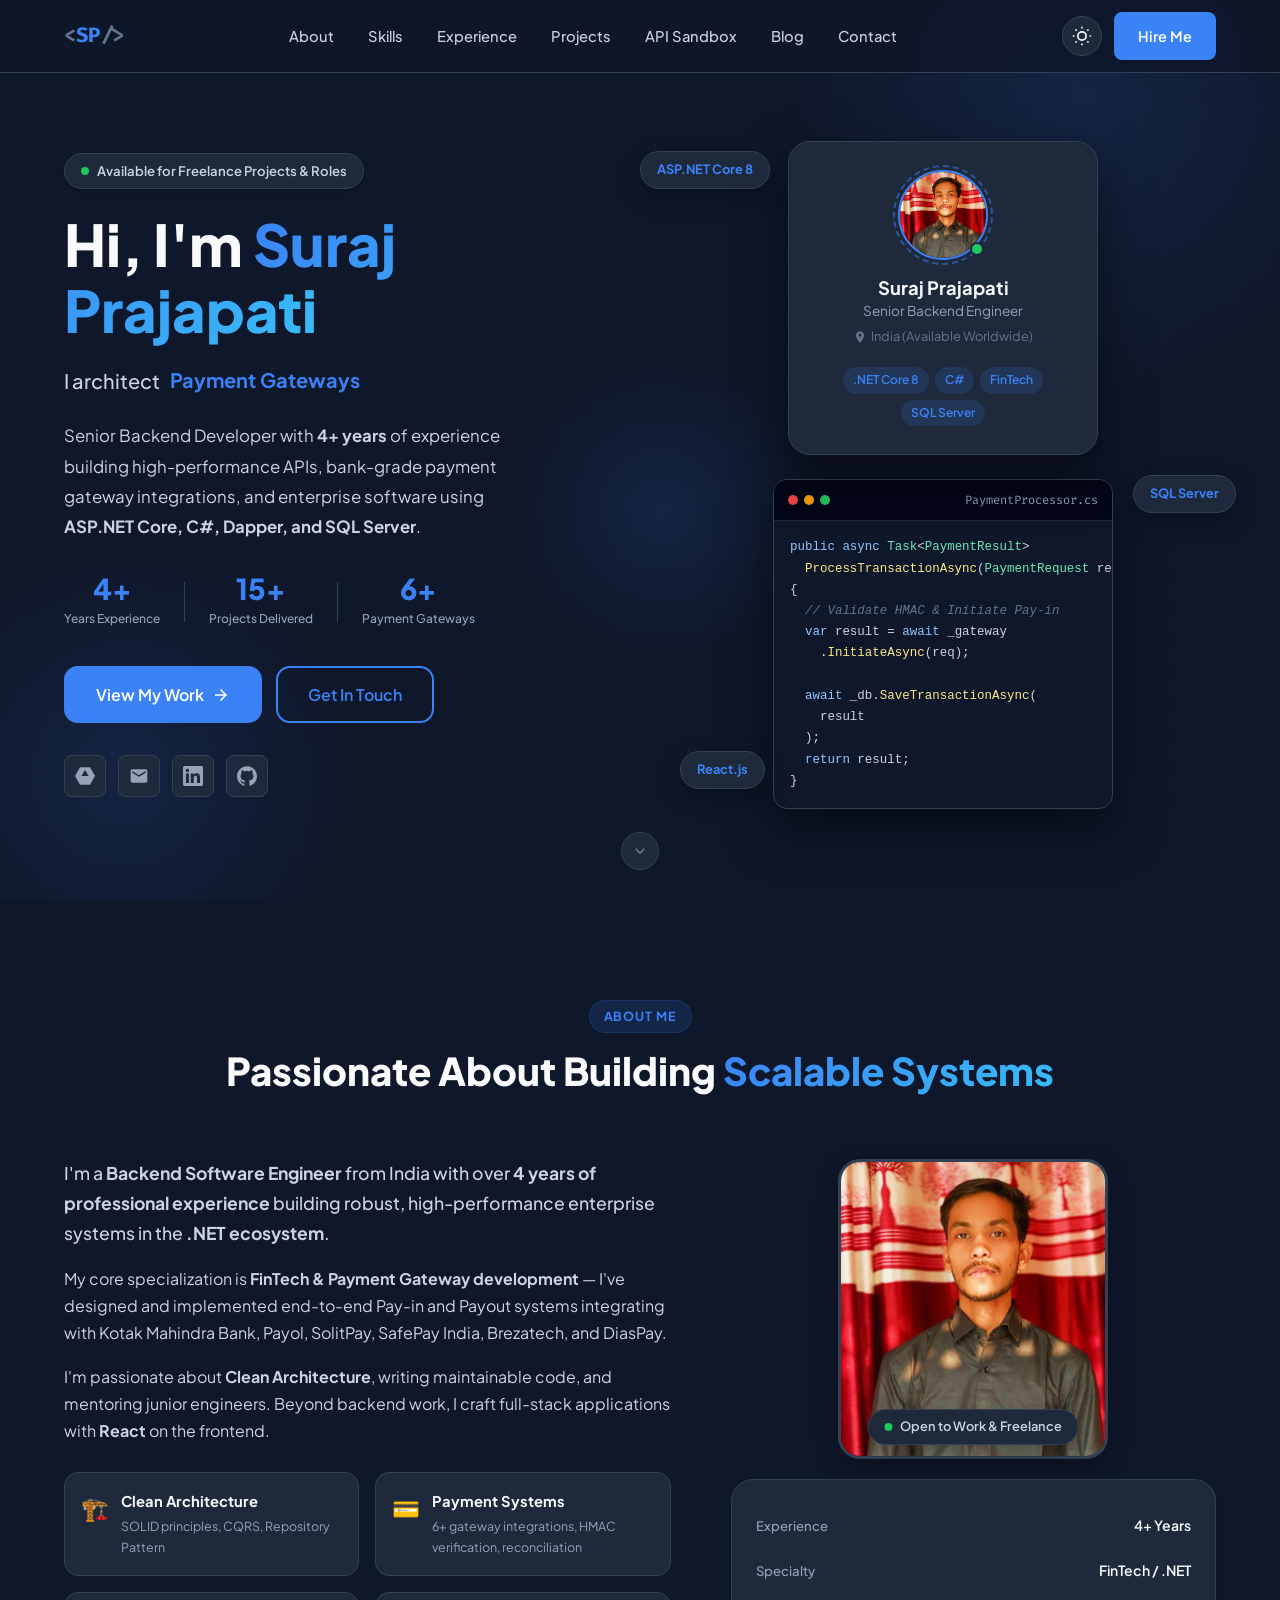
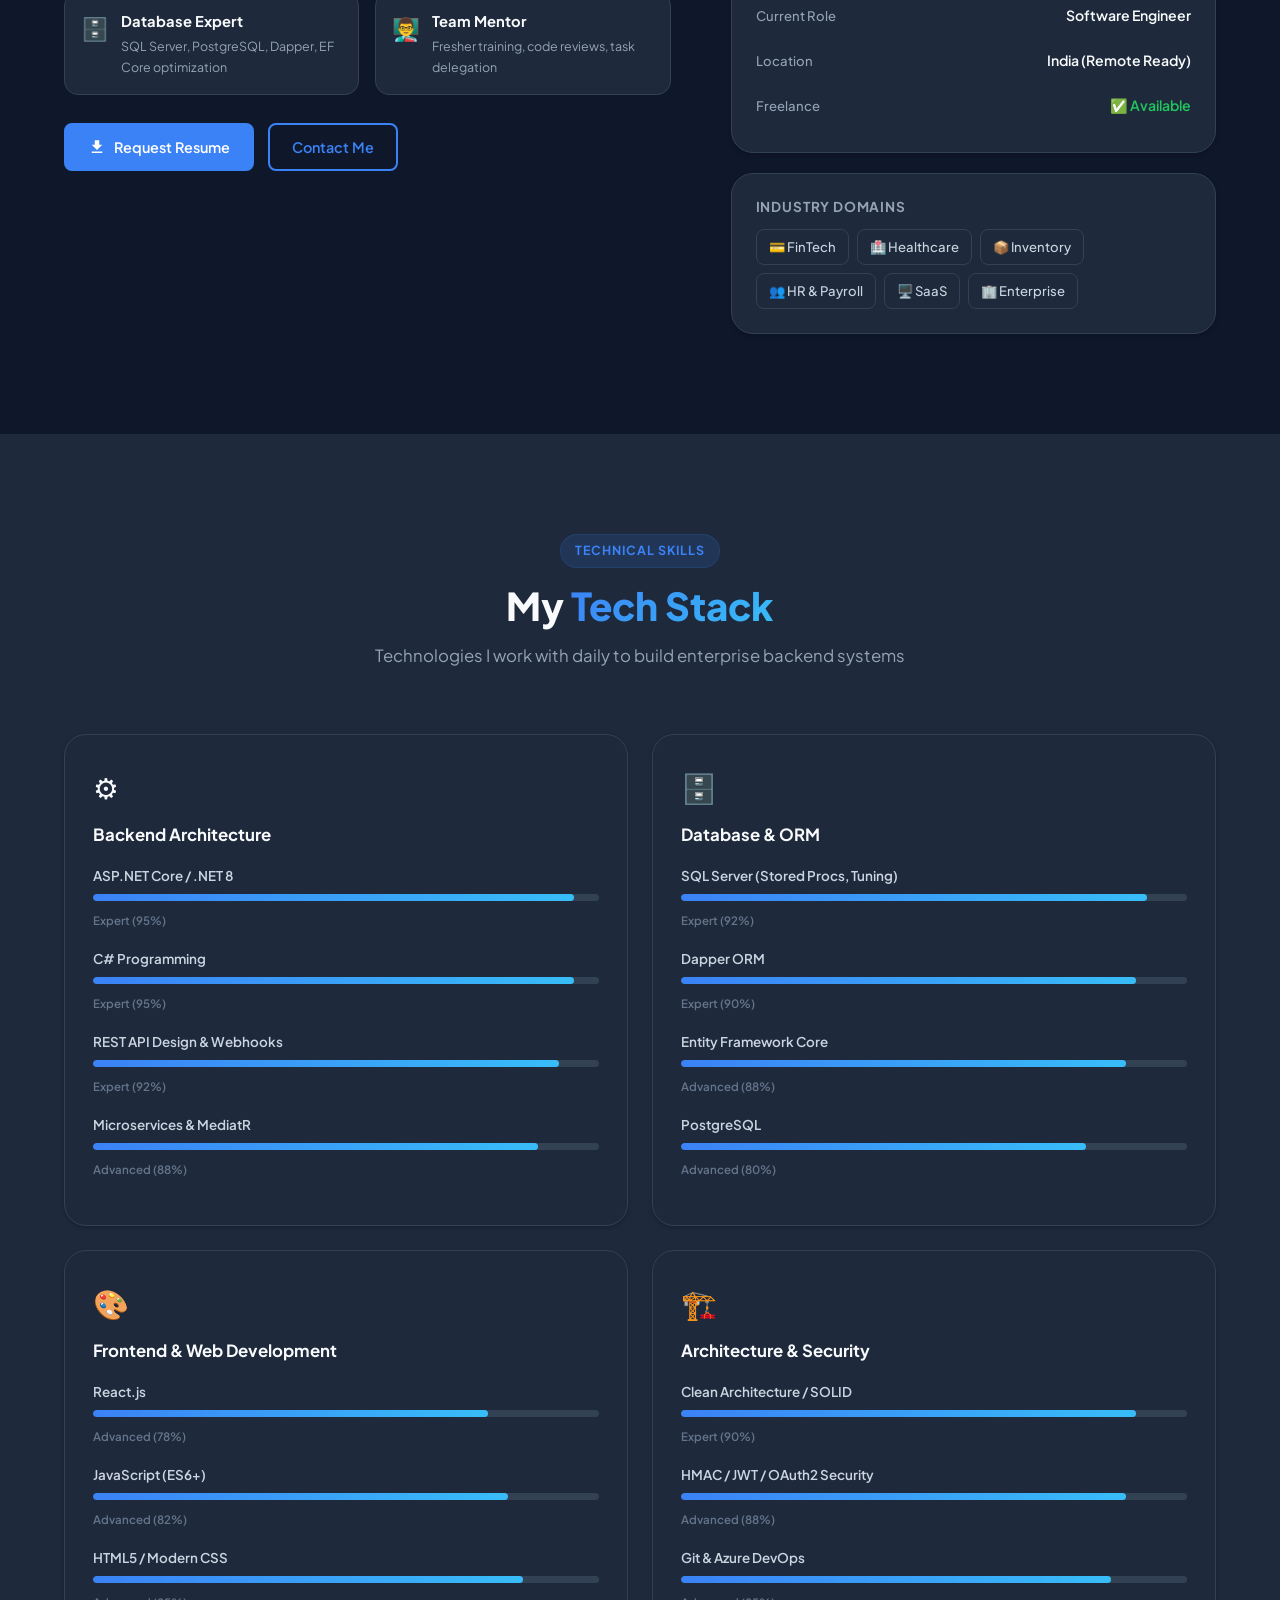
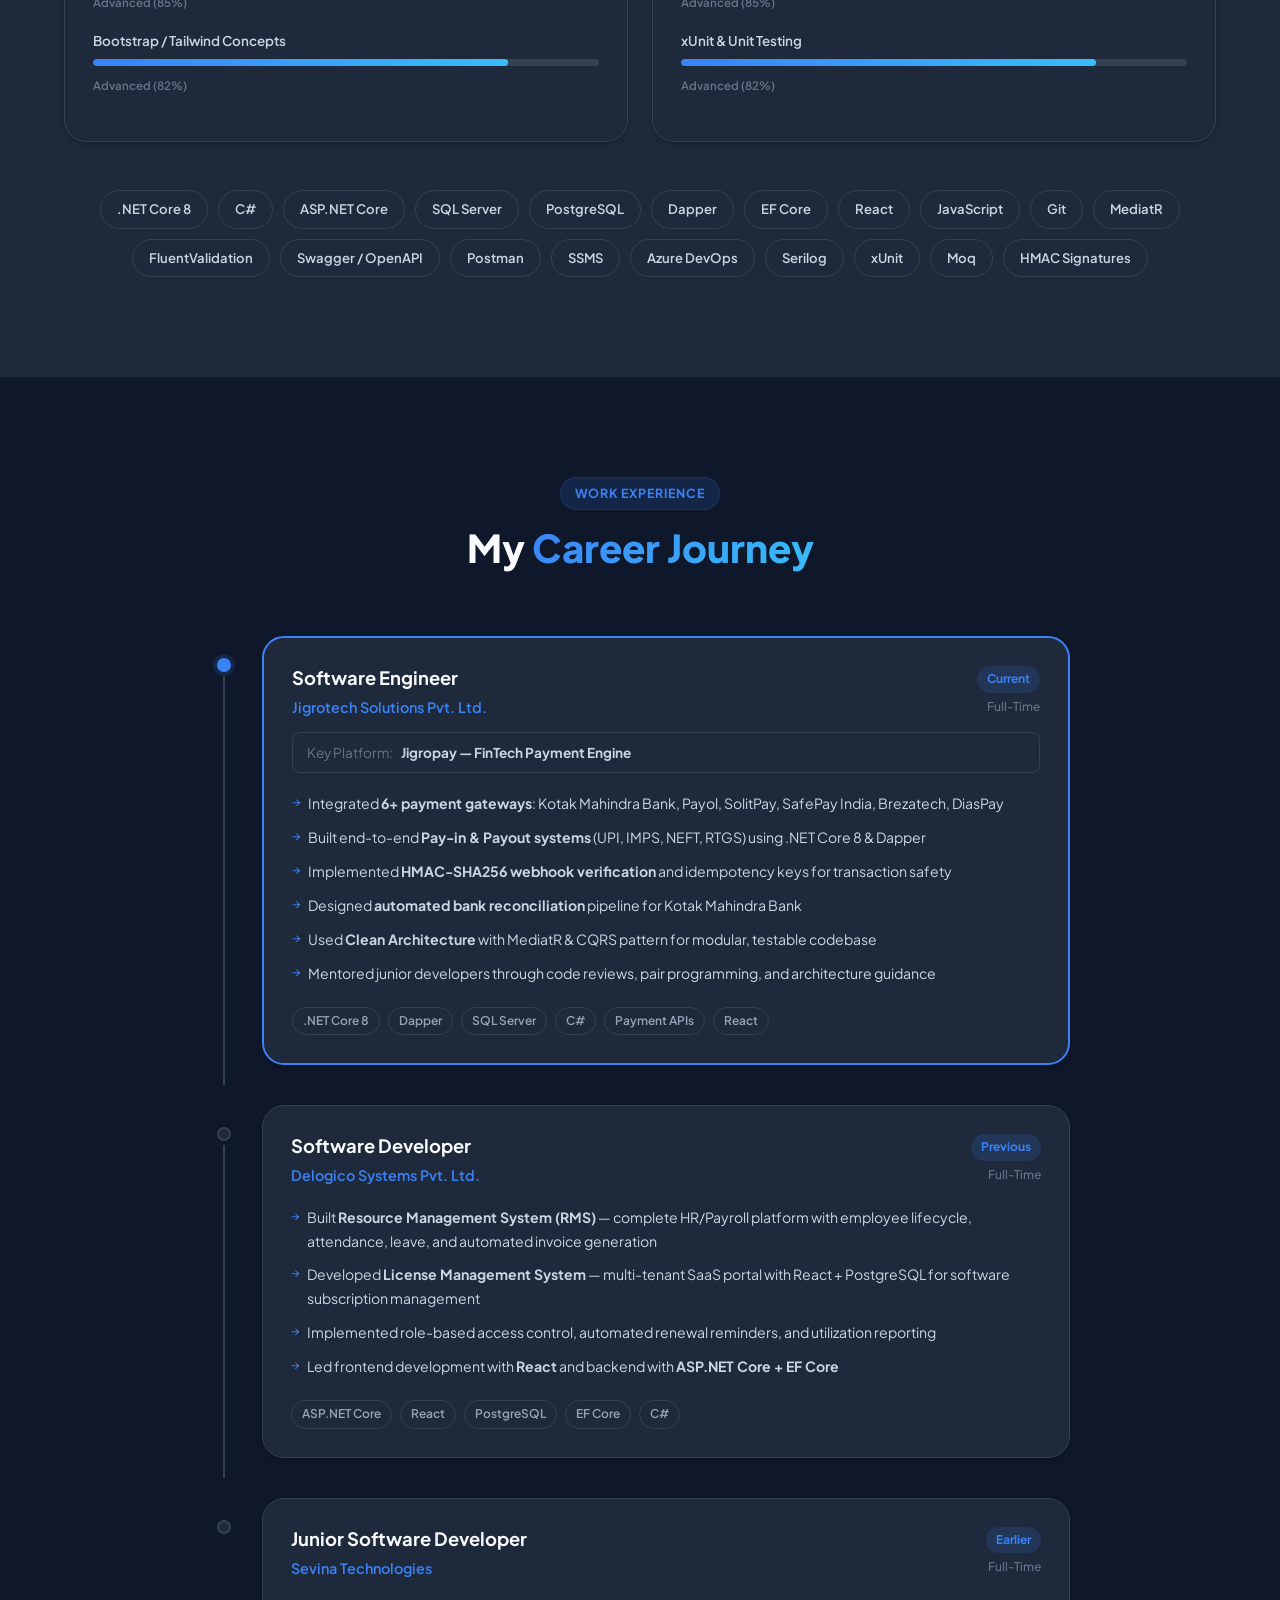
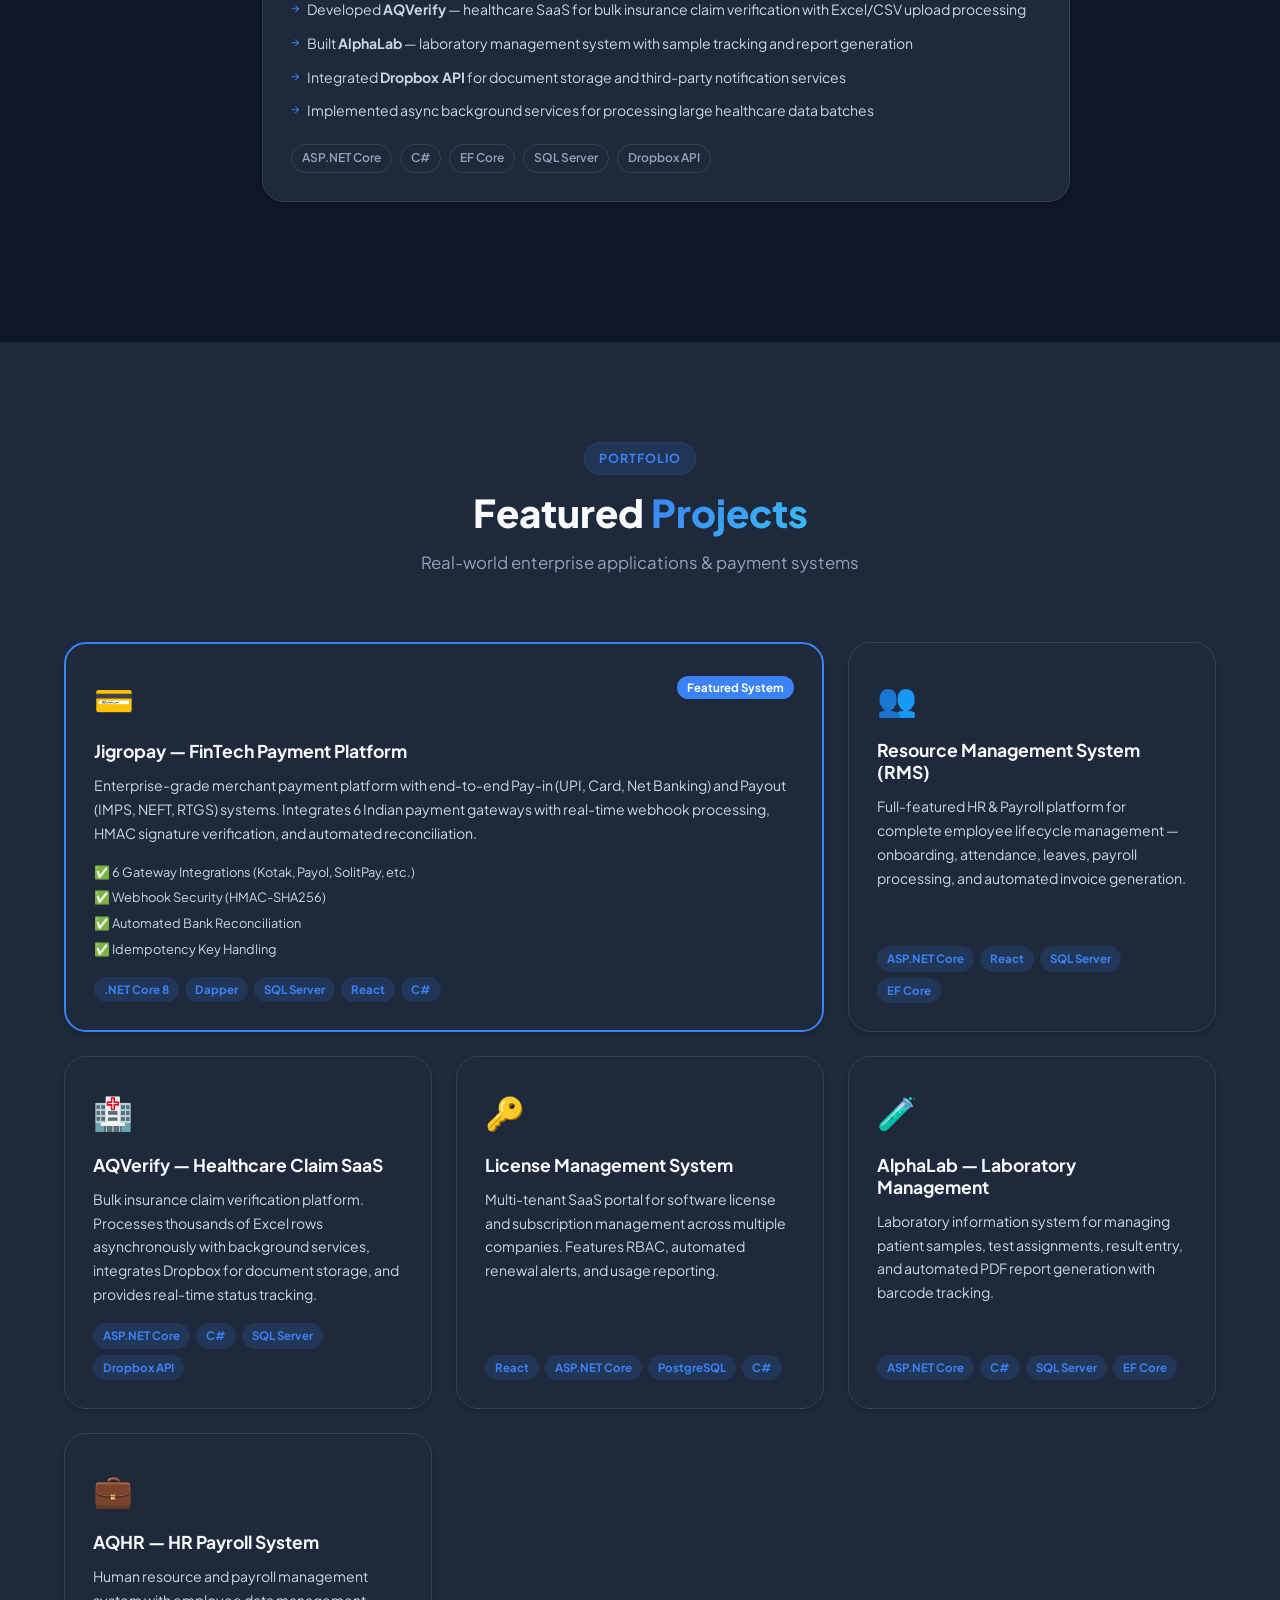
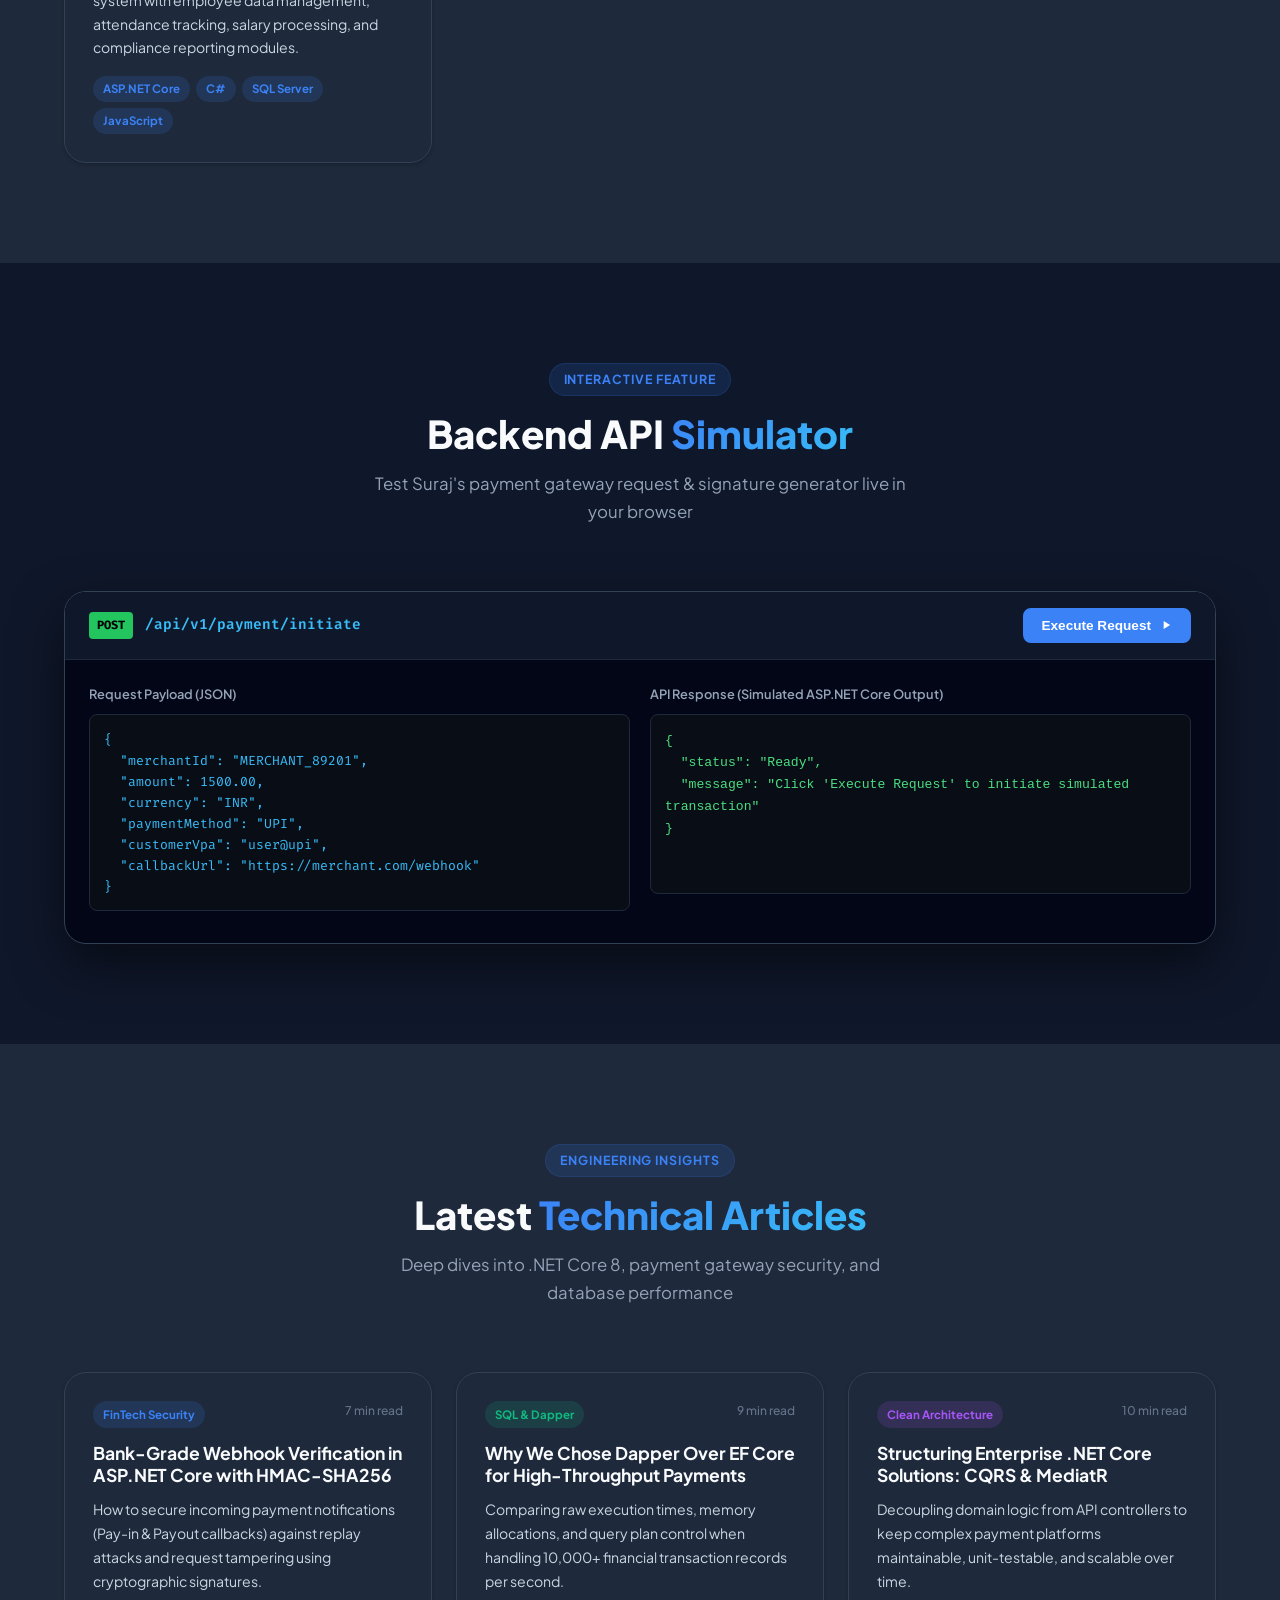
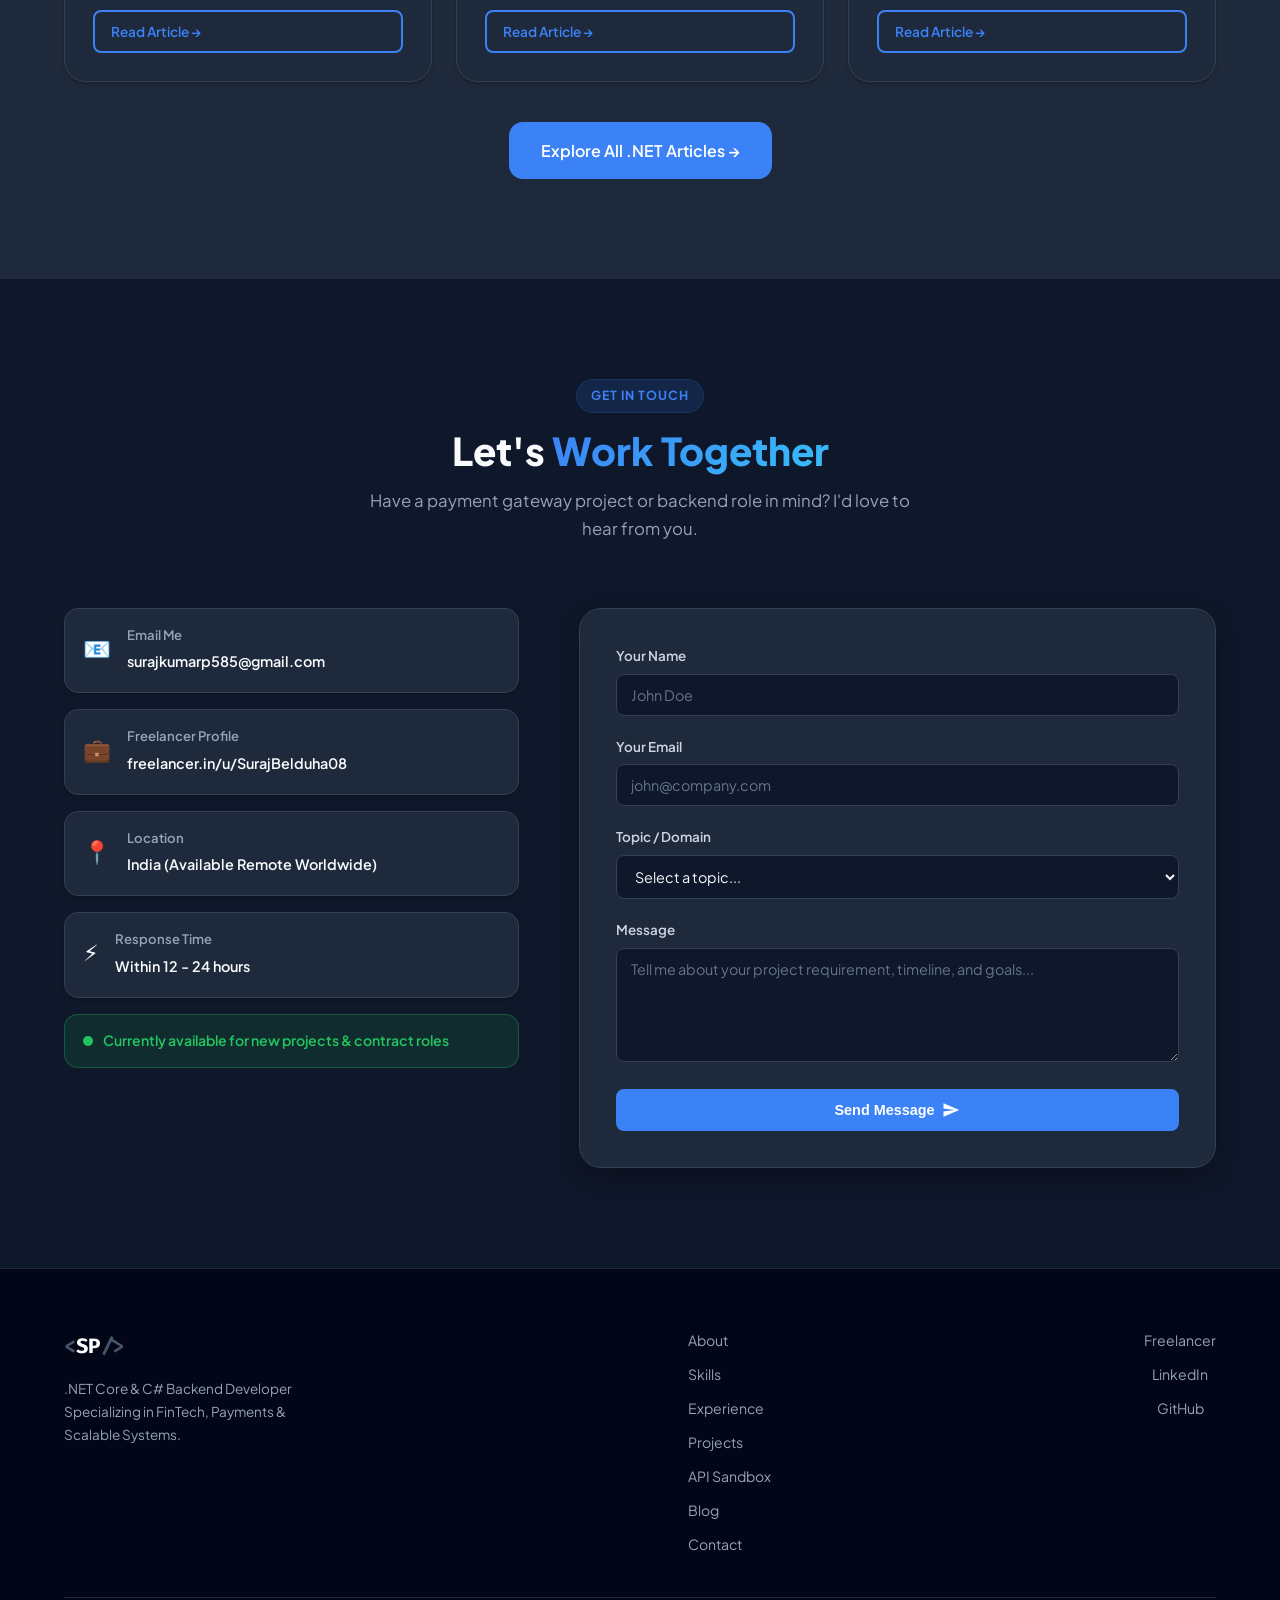
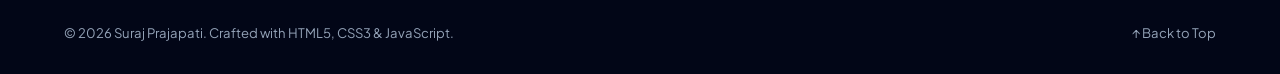
==== index.html @ 9e641039 "Update portfolio & blog" ====
<!DOCTYPE html>
<html lang="en" data-theme="dark">
<head>
  <meta charset="UTF-8" />
  <meta name="viewport" content="width=device-width, initial-scale=1.0" />
  <title>Suraj Prajapati | .NET Core & C# Backend Developer</title>
  <meta name="description" content="Suraj Prajapati – Senior .NET Core & C# Backend Developer specializing in FinTech, Payment Gateway Integration, and scalable web APIs. 4+ years of experience." />
  <meta name="keywords" content="Suraj Prajapati, .NET Core Developer, C# Developer, ASP.NET Core, FinTech Developer, Payment Gateway, SQL Server, Backend Developer India" />
  <meta property="og:title" content="Suraj Prajapati | .NET Core & C# Developer" />
  <meta property="og:description" content="FinTech Backend Engineer with 4+ years building payment systems, REST APIs, and enterprise software using .NET Core, C#, SQL Server." />
  <meta property="og:type" content="website" />
  <link rel="preconnect" href="https://fonts.googleapis.com" />
  <link rel="preconnect" href="https://fonts.gstatic.com" crossorigin />
  <link href="https://fonts.googleapis.com/css2?family=Plus+Jakarta+Sans:wght@300;400;500;600;700;800&family=Fira+Code:wght@400;500;600&display=swap" rel="stylesheet" />
  <link rel="stylesheet" href="style.css" />
</head>
<body>

  <!-- ===== NAVIGATION ===== -->
  <nav class="navbar" id="navbar">
    <div class="nav-container">
      <a href="#hero" class="nav-logo">
        <span class="logo-bracket">&lt;</span>SP<span class="logo-bracket">/&gt;</span>
      </a>
      <ul class="nav-links" id="navLinks">
        <li><a href="#about" class="nav-link">About</a></li>
        <li><a href="#skills" class="nav-link">Skills</a></li>
        <li><a href="#experience" class="nav-link">Experience</a></li>
        <li><a href="#projects" class="nav-link">Projects</a></li>
        <li><a href="#playground" class="nav-link">API Sandbox</a></li>
        <li><a href="blog.html" class="nav-link">Blog</a></li>
        <li><a href="#contact" class="nav-link">Contact</a></li>
      </ul>
      <div class="nav-actions">
        <button class="theme-toggle" id="themeToggle" title="Toggle Theme" aria-label="Toggle theme">
          <svg class="sun-icon" width="20" height="20" viewBox="0 0 24 24" fill="none" stroke="currentColor" stroke-width="2"><circle cx="12" cy="12" r="5"/><path d="M12 1v2M12 21v2M4.22 4.22l1.42 1.42M18.36 18.36l1.42 1.42M1 12h2M21 12h2M4.22 19.78l1.42-1.42M18.36 5.64l1.42-1.42"/></svg>
          <svg class="moon-icon" width="20" height="20" viewBox="0 0 24 24" fill="none" stroke="currentColor" stroke-width="2"><path d="M21 12.79A9 9 0 1 1 11.21 3 7 7 0 0 0 21 12.79z"/></svg>
        </button>
        <a href="#contact" class="btn btn-primary nav-cta">Hire Me</a>
      </div>
      <button class="hamburger" id="hamburger" aria-label="Toggle menu">
        <span></span><span></span><span></span>
      </button>
    </div>
  </nav>

  <!-- ===== HERO SECTION ===== -->
  <section class="hero" id="hero">
    <div class="hero-bg-shapes">
      <div class="shape shape-1"></div>
      <div class="shape shape-2"></div>
      <div class="shape shape-3"></div>
      <div class="grid-overlay"></div>
    </div>
    <div class="hero-container">
      <div class="hero-content">
        <div class="hero-badge">
          <span class="badge-dot"></span>
          Available for Freelance Projects & Roles
        </div>
        <h1 class="hero-title">
          Hi, I'm <span class="highlight">Suraj Prajapati</span>
        </h1>
        <div class="hero-role">
          <span class="role-prefix">I architect</span>
          <div class="role-rotator">
            <span class="role-item active">.NET Core 8 APIs</span>
            <span class="role-item">Payment Gateways</span>
            <span class="role-item">FinTech Backends</span>
            <span class="role-item">Scalable Systems</span>
          </div>
        </div>
        <p class="hero-desc">
          Senior Backend Developer with <strong>4+ years</strong> of experience building
          high-performance APIs, bank-grade payment gateway integrations, and enterprise
          software using <strong>ASP.NET Core, C#, Dapper, and SQL Server</strong>.
        </p>
        <div class="hero-stats">
          <div class="stat">
            <span class="stat-num">4+</span>
            <span class="stat-label">Years Experience</span>
          </div>
          <div class="stat-divider"></div>
          <div class="stat">
            <span class="stat-num">15+</span>
            <span class="stat-label">Projects Delivered</span>
          </div>
          <div class="stat-divider"></div>
          <div class="stat">
            <span class="stat-num">6+</span>
            <span class="stat-label">Payment Gateways</span>
          </div>
        </div>
        <div class="hero-actions">
          <a href="#projects" class="btn btn-primary btn-lg">
            <span>View My Work</span>
            <svg width="18" height="18" viewBox="0 0 24 24" fill="currentColor"><path d="M12 4l-1.41 1.41L16.17 11H4v2h12.17l-5.58 5.59L12 20l8-8z"/></svg>
          </a>
          <a href="#contact" class="btn btn-outline btn-lg">Get In Touch</a>
        </div>
        <div class="hero-socials">
          <a href="https://www.freelancer.in/u/SurajBelduha08" target="_blank" rel="noopener" class="social-link" title="Freelancer Profile">
            <svg width="20" height="20" viewBox="0 0 24 24" fill="currentColor"><path d="M6.002 1.61 0 12.004 6.002 22.39h11.996L24 12.004 17.998 1.61zm1.593 10.394L12 4.89l4.405 7.114H7.595z"/></svg>
          </a>
          <a href="mailto:surajkumarp585@gmail.com" class="social-link" title="Email Suraj">
            <svg width="20" height="20" viewBox="0 0 24 24" fill="currentColor"><path d="M20 4H4c-1.1 0-2 .9-2 2v12c0 1.1.9 2 2 2h16c1.1 0 2-.9 2-2V6c0-1.1-.9-2-2-2zm0 4l-8 5-8-5V6l8 5 8-5v2z"/></svg>
          </a>
          <a href="https://www.linkedin.com/in/suraj-prajapati-201ba222b/" target="_blank" rel="noopener" class="social-link" title="LinkedIn">
            <svg width="20" height="20" viewBox="0 0 24 24" fill="currentColor"><path d="M20.447 20.452h-3.554v-5.569c0-1.328-.027-3.037-1.852-3.037-1.853 0-2.136 1.445-2.136 2.939v5.667H9.351V9h3.414v1.561h.046c.477-.9 1.637-1.85 3.37-1.85 3.601 0 4.267 2.37 4.267 5.455v6.286zM5.337 7.433a2.062 2.062 0 0 1-2.063-2.065 2.064 2.064 0 1 1 2.063 2.065zm1.782 13.019H3.555V9h3.564v11.452zM22.225 0H1.771C.792 0 0 .774 0 1.729v20.542C0 23.227.792 24 1.771 24h20.451C23.2 24 24 23.227 24 22.271V1.729C24 .774 23.2 0 22.222 0h.003z"/></svg>
          </a>
          <a href="https://github.com/surajbelduha" target="_blank" rel="noopener" class="social-link" title="GitHub">
            <svg width="20" height="20" viewBox="0 0 24 24" fill="currentColor"><path d="M12 .297c-6.63 0-12 5.373-12 12 0 5.303 3.438 9.8 8.205 11.385.6.113.82-.258.82-.577 0-.285-.01-1.04-.015-2.04-3.338.724-4.042-1.61-4.042-1.61C4.422 18.07 3.633 17.7 3.633 17.7c-1.087-.744.084-.729.084-.729 1.205.084 1.838 1.236 1.838 1.236 1.07 1.835 2.809 1.305 3.495.998.108-.776.417-1.305.76-1.605-2.665-.3-5.466-1.332-5.466-5.93 0-1.31.465-2.38 1.235-3.22-.135-.303-.54-1.523.105-3.176 0 0 1.005-.322 3.3 1.23.96-.267 1.98-.399 3-.405 1.02.006 2.04.138 3 .405 2.28-1.552 3.285-1.23 3.285-1.23.645 1.653.24 2.873.12 3.176.765.84 1.23 1.91 1.23 3.22 0 4.61-2.805 5.625-5.475 5.92.42.36.81 1.096.81 2.22 0 1.606-.015 2.896-.015 3.286 0 .315.21.69.825.57C20.565 22.092 24 17.592 24 12.297c0-6.627-5.373-12-12-12"/></svg>
          </a>
        </div>
      </div>
      <div class="hero-visual">
        <div class="profile-card">
          <div class="profile-avatar">
            <img src="SurajImage.jpg" alt="Suraj Prajapati" class="avatar-photo" />
            <div class="avatar-ring"></div>
            <div class="avatar-status"></div>
          </div>
          <div class="profile-info">
            <h3>Suraj Prajapati</h3>
            <p>Senior Backend Engineer</p>
            <div class="profile-location">
              <svg width="14" height="14" viewBox="0 0 24 24" fill="currentColor"><path d="M12 2C8.13 2 5 5.13 5 9c0 5.25 7 13 7 13s7-7.75 7-13c0-3.87-3.13-7-7-7zm0 9.5c-1.38 0-2.5-1.12-2.5-2.5s1.12-2.5 2.5-2.5 2.5 1.12 2.5 2.5-1.12 2.5-2.5 2.5z"/></svg>
              India (Available Worldwide)
            </div>
          </div>
          <div class="profile-tags">
            <span class="tag">.NET Core 8</span>
            <span class="tag">C#</span>
            <span class="tag">FinTech</span>
            <span class="tag">SQL Server</span>
          </div>
        </div>
        <div class="code-snippet">
          <div class="code-header">
            <div class="code-dots">
              <span class="dot red"></span>
              <span class="dot yellow"></span>
              <span class="dot green"></span>
            </div>
            <span class="code-filename">PaymentProcessor.cs</span>
          </div>
          <pre class="code-body"><code><span class="kw">public async</span> <span class="type">Task</span>&lt;<span class="type">PaymentResult</span>&gt;
  <span class="fn">ProcessTransactionAsync</span>(<span class="type">PaymentRequest</span> req)
{
  <span class="cm">// Validate HMAC &amp; Initiate Pay-in</span>
  <span class="kw">var</span> result = <span class="kw">await</span> _gateway
    .<span class="fn">InitiateAsync</span>(req);

  <span class="kw">await</span> _db.<span class="fn">SaveTransactionAsync</span>(
    result
  );
  <span class="kw">return</span> result;
}</code></pre>
        </div>
        <div class="tech-float tech-1">ASP.NET Core 8</div>
        <div class="tech-float tech-2">SQL Server</div>
        <div class="tech-float tech-3">React.js</div>
      </div>
    </div>
    <a href="#about" class="scroll-down" aria-label="Scroll to About section">
      <svg width="20" height="20" viewBox="0 0 24 24" fill="currentColor"><path d="M7.41 8.59L12 13.17l4.59-4.58L18 10l-6 6-6-6 1.41-1.41z"/></svg>
    </a>
  </section>

  <!-- ===== ABOUT SECTION ===== -->
  <section class="section about-section" id="about">
    <div class="container">
      <div class="section-header">
        <span class="section-tag">About Me</span>
        <h2 class="section-title">Passionate About Building <span class="highlight">Scalable Systems</span></h2>
      </div>
      <div class="about-grid">
        <div class="about-text">
          <p class="about-lead">
            I'm a <strong>Backend Software Engineer</strong> from India with over
            <strong>4 years of professional experience</strong> building robust, high-performance
            enterprise systems in the <strong>.NET ecosystem</strong>.
          </p>
          <p>
            My core specialization is <strong>FinTech & Payment Gateway development</strong> —
            I've designed and implemented end-to-end Pay-in and Payout systems integrating
            with Kotak Mahindra Bank, Payol, SolitPay, SafePay India, Brezatech, and DiasPay.
          </p>
          <p>
            I'm passionate about <strong>Clean Architecture</strong>, writing maintainable code,
            and mentoring junior engineers. Beyond backend work, I craft full-stack applications with <strong>React</strong> on the frontend.
          </p>
          <div class="about-highlights">
            <div class="highlight-item">
              <div class="highlight-icon">🏗️</div>
              <div>
                <strong>Clean Architecture</strong>
                <p>SOLID principles, CQRS, Repository Pattern</p>
              </div>
            </div>
            <div class="highlight-item">
              <div class="highlight-icon">💳</div>
              <div>
                <strong>Payment Systems</strong>
                <p>6+ gateway integrations, HMAC verification, reconciliation</p>
              </div>
            </div>
            <div class="highlight-item">
              <div class="highlight-icon">🗄️</div>
              <div>
                <strong>Database Expert</strong>
                <p>SQL Server, PostgreSQL, Dapper, EF Core optimization</p>
              </div>
            </div>
            <div class="highlight-item">
              <div class="highlight-icon">👨‍🏫</div>
              <div>
                <strong>Team Mentor</strong>
                <p>Fresher training, code reviews, task delegation</p>
              </div>
            </div>
          </div>
          <div class="about-actions">
            <a href="mailto:surajkumarp585@gmail.com?subject=Requesting%20Resume%20-%20Suraj%20Prajapati" class="btn btn-primary">
              <svg width="18" height="18" viewBox="0 0 24 24" fill="currentColor"><path d="M19 9h-4V3H9v6H5l7 7 7-7zM5 18v2h14v-2H5z"/></svg>
              <span>Request Resume</span>
            </a>
            <a href="#contact" class="btn btn-outline">Contact Me</a>
          </div>
        </div>
        <div class="about-cards">
          <div class="about-photo-wrap">
            <img src="SurajImage.jpg" alt="Suraj Prajapati" class="about-photo" />
            <div class="about-photo-badge">
              <span class="badge-dot"></span>
              Open to Work & Freelance
            </div>
          </div>
          <div class="info-card">
            <div class="info-row">
              <span class="info-label">Experience</span>
              <span class="info-value">4+ Years</span>
            </div>
            <div class="info-row">
              <span class="info-label">Specialty</span>
              <span class="info-value">FinTech / .NET</span>
            </div>
            <div class="info-row">
              <span class="info-label">Current Role</span>
              <span class="info-value">Software Engineer</span>
            </div>
            <div class="info-row">
              <span class="info-label">Location</span>
              <span class="info-value">India (Remote Ready)</span>
            </div>
            <div class="info-row">
              <span class="info-label">Freelance</span>
              <span class="info-value available">✅ Available</span>
            </div>
          </div>
          <div class="domains-card">
            <h4>Industry Domains</h4>
            <div class="domain-list">
              <span class="domain-item">💳 FinTech</span>
              <span class="domain-item">🏥 Healthcare</span>
              <span class="domain-item">📦 Inventory</span>
              <span class="domain-item">👥 HR & Payroll</span>
              <span class="domain-item">🖥️ SaaS</span>
              <span class="domain-item">🏢 Enterprise</span>
            </div>
          </div>
        </div>
      </div>
    </div>
  </section>

  <!-- ===== SKILLS SECTION ===== -->
  <section class="section skills-section" id="skills">
    <div class="container">
      <div class="section-header">
        <span class="section-tag">Technical Skills</span>
        <h2 class="section-title">My <span class="highlight">Tech Stack</span></h2>
        <p class="section-subtitle">Technologies I work with daily to build enterprise backend systems</p>
      </div>
      <div class="skills-grid">
        <div class="skill-category">
          <div class="skill-cat-icon">⚙️</div>
          <h3 class="skill-cat-title">Backend Architecture</h3>
          <div class="skill-items">
            <div class="skill-item">
              <span class="skill-name">ASP.NET Core / .NET 8</span>
              <div class="skill-bar"><div class="skill-fill" style="width:95%"></div></div>
              <span class="skill-pct">Expert (95%)</span>
            </div>
            <div class="skill-item">
              <span class="skill-name">C# Programming</span>
              <div class="skill-bar"><div class="skill-fill" style="width:95%"></div></div>
              <span class="skill-pct">Expert (95%)</span>
            </div>
            <div class="skill-item">
              <span class="skill-name">REST API Design & Webhooks</span>
              <div class="skill-bar"><div class="skill-fill" style="width:92%"></div></div>
              <span class="skill-pct">Expert (92%)</span>
            </div>
            <div class="skill-item">
              <span class="skill-name">Microservices & MediatR</span>
              <div class="skill-bar"><div class="skill-fill" style="width:88%"></div></div>
              <span class="skill-pct">Advanced (88%)</span>
            </div>
          </div>
        </div>
        <div class="skill-category">
          <div class="skill-cat-icon">🗄️</div>
          <h3 class="skill-cat-title">Database & ORM</h3>
          <div class="skill-items">
            <div class="skill-item">
              <span class="skill-name">SQL Server (Stored Procs, Tuning)</span>
              <div class="skill-bar"><div class="skill-fill" style="width:92%"></div></div>
              <span class="skill-pct">Expert (92%)</span>
            </div>
            <div class="skill-item">
              <span class="skill-name">Dapper ORM</span>
              <div class="skill-bar"><div class="skill-fill" style="width:90%"></div></div>
              <span class="skill-pct">Expert (90%)</span>
            </div>
            <div class="skill-item">
              <span class="skill-name">Entity Framework Core</span>
              <div class="skill-bar"><div class="skill-fill" style="width:88%"></div></div>
              <span class="skill-pct">Advanced (88%)</span>
            </div>
            <div class="skill-item">
              <span class="skill-name">PostgreSQL</span>
              <div class="skill-bar"><div class="skill-fill" style="width:80%"></div></div>
              <span class="skill-pct">Advanced (80%)</span>
            </div>
          </div>
        </div>
        <div class="skill-category">
          <div class="skill-cat-icon">🎨</div>
          <h3 class="skill-cat-title">Frontend & Web Development</h3>
          <div class="skill-items">
            <div class="skill-item">
              <span class="skill-name">React.js</span>
              <div class="skill-bar"><div class="skill-fill" style="width:78%"></div></div>
              <span class="skill-pct">Advanced (78%)</span>
            </div>
            <div class="skill-item">
              <span class="skill-name">JavaScript (ES6+)</span>
              <div class="skill-bar"><div class="skill-fill" style="width:82%"></div></div>
              <span class="skill-pct">Advanced (82%)</span>
            </div>
            <div class="skill-item">
              <span class="skill-name">HTML5 / Modern CSS</span>
              <div class="skill-bar"><div class="skill-fill" style="width:85%"></div></div>
              <span class="skill-pct">Advanced (85%)</span>
            </div>
            <div class="skill-item">
              <span class="skill-name">Bootstrap / Tailwind Concepts</span>
              <div class="skill-bar"><div class="skill-fill" style="width:82%"></div></div>
              <span class="skill-pct">Advanced (82%)</span>
            </div>
          </div>
        </div>
        <div class="skill-category">
          <div class="skill-cat-icon">🏗️</div>
          <h3 class="skill-cat-title">Architecture & Security</h3>
          <div class="skill-items">
            <div class="skill-item">
              <span class="skill-name">Clean Architecture / SOLID</span>
              <div class="skill-bar"><div class="skill-fill" style="width:90%"></div></div>
              <span class="skill-pct">Expert (90%)</span>
            </div>
            <div class="skill-item">
              <span class="skill-name">HMAC / JWT / OAuth2 Security</span>
              <div class="skill-bar"><div class="skill-fill" style="width:88%"></div></div>
              <span class="skill-pct">Advanced (88%)</span>
            </div>
            <div class="skill-item">
              <span class="skill-name">Git & Azure DevOps</span>
              <div class="skill-bar"><div class="skill-fill" style="width:85%"></div></div>
              <span class="skill-pct">Advanced (85%)</span>
            </div>
            <div class="skill-item">
              <span class="skill-name">xUnit & Unit Testing</span>
              <div class="skill-bar"><div class="skill-fill" style="width:82%"></div></div>
              <span class="skill-pct">Advanced (82%)</span>
            </div>
          </div>
        </div>
      </div>
      <div class="tech-badges">
        <span class="tech-badge">.NET Core 8</span>
        <span class="tech-badge">C#</span>
        <span class="tech-badge">ASP.NET Core</span>
        <span class="tech-badge">SQL Server</span>
        <span class="tech-badge">PostgreSQL</span>
        <span class="tech-badge">Dapper</span>
        <span class="tech-badge">EF Core</span>
        <span class="tech-badge">React</span>
        <span class="tech-badge">JavaScript</span>
        <span class="tech-badge">Git</span>
        <span class="tech-badge">MediatR</span>
        <span class="tech-badge">FluentValidation</span>
        <span class="tech-badge">Swagger / OpenAPI</span>
        <span class="tech-badge">Postman</span>
        <span class="tech-badge">SSMS</span>
        <span class="tech-badge">Azure DevOps</span>
        <span class="tech-badge">Serilog</span>
        <span class="tech-badge">xUnit</span>
        <span class="tech-badge">Moq</span>
        <span class="tech-badge">HMAC Signatures</span>
      </div>
    </div>
  </section>

  <!-- ===== EXPERIENCE SECTION ===== -->
  <section class="section experience-section" id="experience">
    <div class="container">
      <div class="section-header">
        <span class="section-tag">Work Experience</span>
        <h2 class="section-title">My <span class="highlight">Career Journey</span></h2>
      </div>
      <div class="timeline">

        <div class="timeline-item">
          <div class="timeline-marker">
            <div class="marker-dot current"></div>
            <div class="marker-line"></div>
          </div>
          <div class="timeline-card current-job">
            <div class="job-header">
              <div class="job-info">
                <h3 class="job-title">Software Engineer</h3>
                <span class="job-company">Jigrotech Solutions Pvt. Ltd.</span>
              </div>
              <div class="job-meta">
                <span class="job-duration">Current</span>
                <span class="job-type">Full-Time</span>
              </div>
            </div>
            <div class="job-project">
              <span class="project-label">Key Platform:</span>
              <strong>Jigropay — FinTech Payment Engine</strong>
            </div>
            <ul class="job-points">
              <li>Integrated <strong>6+ payment gateways</strong>: Kotak Mahindra Bank, Payol, SolitPay, SafePay India, Brezatech, DiasPay</li>
              <li>Built end-to-end <strong>Pay-in & Payout systems</strong> (UPI, IMPS, NEFT, RTGS) using .NET Core 8 & Dapper</li>
              <li>Implemented <strong>HMAC-SHA256 webhook verification</strong> and idempotency keys for transaction safety</li>
              <li>Designed <strong>automated bank reconciliation</strong> pipeline for Kotak Mahindra Bank</li>
              <li>Used <strong>Clean Architecture</strong> with MediatR & CQRS pattern for modular, testable codebase</li>
              <li>Mentored junior developers through code reviews, pair programming, and architecture guidance</li>
            </ul>
            <div class="job-tags">
              <span>.NET Core 8</span><span>Dapper</span><span>SQL Server</span>
              <span>C#</span><span>Payment APIs</span><span>React</span>
            </div>
          </div>
        </div>

        <div class="timeline-item">
          <div class="timeline-marker">
            <div class="marker-dot"></div>
            <div class="marker-line"></div>
          </div>
          <div class="timeline-card">
            <div class="job-header">
              <div class="job-info">
                <h3 class="job-title">Software Developer</h3>
                <span class="job-company">Delogico Systems Pvt. Ltd.</span>
              </div>
              <div class="job-meta">
                <span class="job-duration">Previous</span>
                <span class="job-type">Full-Time</span>
              </div>
            </div>
            <ul class="job-points">
              <li>Built <strong>Resource Management System (RMS)</strong> — complete HR/Payroll platform with employee lifecycle, attendance, leave, and automated invoice generation</li>
              <li>Developed <strong>License Management System</strong> — multi-tenant SaaS portal with React + PostgreSQL for software subscription management</li>
              <li>Implemented role-based access control, automated renewal reminders, and utilization reporting</li>
              <li>Led frontend development with <strong>React</strong> and backend with <strong>ASP.NET Core + EF Core</strong></li>
            </ul>
            <div class="job-tags">
              <span>ASP.NET Core</span><span>React</span><span>PostgreSQL</span>
              <span>EF Core</span><span>C#</span>
            </div>
          </div>
        </div>

        <div class="timeline-item">
          <div class="timeline-marker">
            <div class="marker-dot"></div>
          </div>
          <div class="timeline-card">
            <div class="job-header">
              <div class="job-info">
                <h3 class="job-title">Junior Software Developer</h3>
                <span class="job-company">Sevina Technologies</span>
              </div>
              <div class="job-meta">
                <span class="job-duration">Earlier</span>
                <span class="job-type">Full-Time</span>
              </div>
            </div>
            <ul class="job-points">
              <li>Developed <strong>AQVerify</strong> — healthcare SaaS for bulk insurance claim verification with Excel/CSV upload processing</li>
              <li>Built <strong>AlphaLab</strong> — laboratory management system with sample tracking and report generation</li>
              <li>Integrated <strong>Dropbox API</strong> for document storage and third-party notification services</li>
              <li>Implemented async background services for processing large healthcare data batches</li>
            </ul>
            <div class="job-tags">
              <span>ASP.NET Core</span><span>C#</span><span>EF Core</span>
              <span>SQL Server</span><span>Dropbox API</span>
            </div>
          </div>
        </div>

      </div>
    </div>
  </section>

  <!-- ===== PROJECTS SECTION ===== -->
  <section class="section projects-section" id="projects">
    <div class="container">
      <div class="section-header">
        <span class="section-tag">Portfolio</span>
        <h2 class="section-title">Featured <span class="highlight">Projects</span></h2>
        <p class="section-subtitle">Real-world enterprise applications & payment systems</p>
      </div>
      <div class="projects-grid">

        <div class="project-card featured">
          <div class="project-header">
            <div class="project-icon">💳</div>
            <div class="project-links">
              <span class="project-badge featured-badge">Featured System</span>
            </div>
          </div>
          <h3 class="project-title">Jigropay — FinTech Payment Platform</h3>
          <p class="project-desc">
            Enterprise-grade merchant payment platform with end-to-end Pay-in (UPI, Card, Net Banking)
            and Payout (IMPS, NEFT, RTGS) systems. Integrates 6 Indian payment gateways with real-time
            webhook processing, HMAC signature verification, and automated reconciliation.
          </p>
          <div class="project-features">
            <span>✅ 6 Gateway Integrations (Kotak, Payol, SolitPay, etc.)</span>
            <span>✅ Webhook Security (HMAC-SHA256)</span>
            <span>✅ Automated Bank Reconciliation</span>
            <span>✅ Idempotency Key Handling</span>
          </div>
          <div class="project-tech">
            <span>.NET Core 8</span>
            <span>Dapper</span>
            <span>SQL Server</span>
            <span>React</span>
            <span>C#</span>
          </div>
        </div>

        <div class="project-card">
          <div class="project-header">
            <div class="project-icon">👥</div>
          </div>
          <h3 class="project-title">Resource Management System (RMS)</h3>
          <p class="project-desc">
            Full-featured HR & Payroll platform for complete employee lifecycle management —
            onboarding, attendance, leaves, payroll processing, and automated invoice generation.
          </p>
          <div class="project-tech">
            <span>ASP.NET Core</span>
            <span>React</span>
            <span>SQL Server</span>
            <span>EF Core</span>
          </div>
        </div>

        <div class="project-card">
          <div class="project-header">
            <div class="project-icon">🏥</div>
          </div>
          <h3 class="project-title">AQVerify — Healthcare Claim SaaS</h3>
          <p class="project-desc">
            Bulk insurance claim verification platform. Processes thousands of Excel rows asynchronously
            with background services, integrates Dropbox for document storage, and provides real-time status tracking.
          </p>
          <div class="project-tech">
            <span>ASP.NET Core</span>
            <span>C#</span>
            <span>SQL Server</span>
            <span>Dropbox API</span>
          </div>
        </div>

        <div class="project-card">
          <div class="project-header">
            <div class="project-icon">🔑</div>
          </div>
          <h3 class="project-title">License Management System</h3>
          <p class="project-desc">
            Multi-tenant SaaS portal for software license and subscription management across
            multiple companies. Features RBAC, automated renewal alerts, and usage reporting.
          </p>
          <div class="project-tech">
            <span>React</span>
            <span>ASP.NET Core</span>
            <span>PostgreSQL</span>
            <span>C#</span>
          </div>
        </div>

        <div class="project-card">
          <div class="project-header">
            <div class="project-icon">🧪</div>
          </div>
          <h3 class="project-title">AlphaLab — Laboratory Management</h3>
          <p class="project-desc">
            Laboratory information system for managing patient samples, test assignments, result entry,
            and automated PDF report generation with barcode tracking.
          </p>
          <div class="project-tech">
            <span>ASP.NET Core</span>
            <span>C#</span>
            <span>SQL Server</span>
            <span>EF Core</span>
          </div>
        </div>

        <div class="project-card">
          <div class="project-header">
            <div class="project-icon">💼</div>
          </div>
          <h3 class="project-title">AQHR — HR Payroll System</h3>
          <p class="project-desc">
            Human resource and payroll management system with employee data management,
            attendance tracking, salary processing, and compliance reporting modules.
          </p>
          <div class="project-tech">
            <span>ASP.NET Core</span>
            <span>C#</span>
            <span>SQL Server</span>
            <span>JavaScript</span>
          </div>
        </div>

      </div>
    </div>
  </section>

  <!-- ===== INTERACTIVE API SANDBOX / PLAYGROUND ===== -->
  <section class="section playground-section" id="playground">
    <div class="container">
      <div class="section-header">
        <span class="section-tag">Interactive Feature</span>
        <h2 class="section-title">Backend API <span class="highlight">Simulator</span></h2>
        <p class="section-subtitle">Test Suraj's payment gateway request & signature generator live in your browser</p>
      </div>
      <div class="api-sandbox-card">
        <div class="sandbox-header">
          <div class="sandbox-title">
            <span class="http-badge post">POST</span>
            <span class="api-endpoint">/api/v1/payment/initiate</span>
          </div>
          <button class="btn btn-primary btn-sm" id="testApiBtn">
            <span>Execute Request</span>
            <svg width="14" height="14" viewBox="0 0 24 24" fill="currentColor"><path d="M8 5v14l11-7z"/></svg>
          </button>
        </div>
        <div class="sandbox-body">
          <div class="sandbox-col">
            <label class="sandbox-label">Request Payload (JSON)</label>
            <textarea id="apiPayload" class="code-input" rows="8">{
  "merchantId": "MERCHANT_89201",
  "amount": 1500.00,
  "currency": "INR",
  "paymentMethod": "UPI",
  "customerVpa": "user@upi",
  "callbackUrl": "https://merchant.com/webhook"
}</textarea>
          </div>
          <div class="sandbox-col">
            <label class="sandbox-label">API Response (Simulated ASP.NET Core Output)</label>
            <pre class="code-output" id="apiResponse"><code>{
  "status": "Ready",
  "message": "Click 'Execute Request' to initiate simulated transaction"
}</code></pre>
          </div>
        </div>
      </div>
    </div>
  </section>

  <!-- ===== FEATURED BLOG PREVIEW SECTION ===== -->
  <section class="section blog-preview-section" id="blog-preview">
    <div class="container">
      <div class="section-header">
        <span class="section-tag">Engineering Insights</span>
        <h2 class="section-title">Latest <span class="highlight">Technical Articles</span></h2>
        <p class="section-subtitle">Deep dives into .NET Core 8, payment gateway security, and database performance</p>
      </div>
      <div class="projects-grid">
        <div class="project-card">
          <div class="project-header">
            <span class="blog-badge fintech">FinTech Security</span>
            <span class="blog-read-time">7 min read</span>
          </div>
          <h3 class="project-title">Bank-Grade Webhook Verification in ASP.NET Core with HMAC-SHA256</h3>
          <p class="project-desc">
            How to secure incoming payment notifications (Pay-in & Payout callbacks) against replay attacks and request tampering using cryptographic signatures.
          </p>
          <a href="blog.html" class="btn btn-outline btn-sm" style="margin-top:auto">Read Article →</a>
        </div>
        <div class="project-card">
          <div class="project-header">
            <span class="blog-badge database">SQL & Dapper</span>
            <span class="blog-read-time">9 min read</span>
          </div>
          <h3 class="project-title">Why We Chose Dapper Over EF Core for High-Throughput Payments</h3>
          <p class="project-desc">
            Comparing raw execution times, memory allocations, and query plan control when handling 10,000+ financial transaction records per second.
          </p>
          <a href="blog.html" class="btn btn-outline btn-sm" style="margin-top:auto">Read Article →</a>
        </div>
        <div class="project-card">
          <div class="project-header">
            <span class="blog-badge architecture">Clean Architecture</span>
            <span class="blog-read-time">10 min read</span>
          </div>
          <h3 class="project-title">Structuring Enterprise .NET Core Solutions: CQRS & MediatR</h3>
          <p class="project-desc">
            Decoupling domain logic from API controllers to keep complex payment platforms maintainable, unit-testable, and scalable over time.
          </p>
          <a href="blog.html" class="btn btn-outline btn-sm" style="margin-top:auto">Read Article →</a>
        </div>
      </div>
      <div style="text-align:center; margin-top: 40px;">
        <a href="blog.html" class="btn btn-primary btn-lg">Explore All .NET Articles →</a>
      </div>
    </div>
  </section>

  <!-- ===== CONTACT SECTION ===== -->
  <section class="section contact-section" id="contact">
    <div class="container">
      <div class="section-header">
        <span class="section-tag">Get In Touch</span>
        <h2 class="section-title">Let's <span class="highlight">Work Together</span></h2>
        <p class="section-subtitle">Have a payment gateway project or backend role in mind? I'd love to hear from you.</p>
      </div>
      <div class="contact-grid">
        <div class="contact-info">
          <div class="contact-card-item">
            <div class="contact-icon">📧</div>
            <div>
              <h4>Email Me</h4>
              <a href="mailto:surajkumarp585@gmail.com" class="copy-email-btn" title="Click to copy email">surajkumarp585@gmail.com</a>
            </div>
          </div>
          <div class="contact-card-item">
            <div class="contact-icon">💼</div>
            <div>
              <h4>Freelancer Profile</h4>
              <a href="https://www.freelancer.in/u/SurajBelduha08" target="_blank" rel="noopener">freelancer.in/u/SurajBelduha08</a>
            </div>
          </div>
          <div class="contact-card-item">
            <div class="contact-icon">📍</div>
            <div>
              <h4>Location</h4>
              <span>India (Available Remote Worldwide)</span>
            </div>
          </div>
          <div class="contact-card-item">
            <div class="contact-icon">⚡</div>
            <div>
              <h4>Response Time</h4>
              <span>Within 12 - 24 hours</span>
            </div>
          </div>
          <div class="availability-badge">
            <div class="avail-dot"></div>
            <span>Currently available for new projects & contract roles</span>
          </div>
        </div>
        <form class="contact-form" id="contactForm" onsubmit="handleFormSubmit(event)">
          <div class="form-group">
            <label for="name">Your Name</label>
            <input type="text" id="name" name="name" placeholder="John Doe" required />
          </div>
          <div class="form-group">
            <label for="email">Your Email</label>
            <input type="email" id="email" name="email" placeholder="john@company.com" required />
          </div>
          <div class="form-group">
            <label for="subject">Topic / Domain</label>
            <select id="subject" name="subject">
              <option value="">Select a topic...</option>
              <option value="fintech">FinTech / Payment Gateway Integration</option>
              <option value="api">REST API Development / Optimization</option>
              <option value="fullstack">Full Stack .NET + React</option>
              <option value="database">Database Tuning (SQL Server / Dapper)</option>
              <option value="other">Other Inquiry</option>
            </select>
          </div>
          <div class="form-group">
            <label for="message">Message</label>
            <textarea id="message" name="message" rows="5" placeholder="Tell me about your project requirement, timeline, and goals..." required></textarea>
          </div>
          <button type="submit" class="btn btn-primary btn-full" id="submitBtn">
            <span id="btnText">Send Message</span>
            <svg width="18" height="18" viewBox="0 0 24 24" fill="currentColor"><path d="M2.01 21L23 12 2.01 3 2 10l15 2-15 2z"/></svg>
          </button>
          <div class="form-success" id="formSuccess" style="display:none">
            ✅ Message sent successfully! Suraj will get back to you shortly.
          </div>
        </form>
      </div>
    </div>
  </section>

  <!-- ===== FOOTER ===== -->
  <footer class="footer">
    <div class="container">
      <div class="footer-content">
        <div class="footer-brand">
          <a href="#hero" class="nav-logo">
            <span class="logo-bracket">&lt;</span>SP<span class="logo-bracket">/&gt;</span>
          </a>
          <p>.NET Core & C# Backend Developer<br/>Specializing in FinTech, Payments & Scalable Systems.</p>
        </div>
        <div class="footer-links">
          <a href="#about">About</a>
          <a href="#skills">Skills</a>
          <a href="#experience">Experience</a>
          <a href="#projects">Projects</a>
          <a href="#playground">API Sandbox</a>
          <a href="blog.html">Blog</a>
          <a href="#contact">Contact</a>
        </div>
        <div class="footer-socials">
          <a href="https://www.freelancer.in/u/SurajBelduha08" target="_blank" rel="noopener" class="social-link">Freelancer</a>
          <a href="https://www.linkedin.com/in/suraj-prajapati-201ba222b/" target="_blank" rel="noopener" class="social-link">LinkedIn</a>
          <a href="https://github.com/surajbelduha" target="_blank" rel="noopener" class="social-link">GitHub</a>
        </div>
      </div>
      <div class="footer-bottom">
        <p>© 2026 Suraj Prajapati. Crafted with HTML5, CSS3 & JavaScript.</p>
        <a href="#hero" class="back-to-top" id="backToTop">↑ Back to Top</a>
      </div>
    </div>
  </footer>

  <script src="script.js"></script>
</body>
</html>
---- style.css ----
/* =============================================
   SURAJ PRAJAPATI — PORTFOLIO STYLESHEET
   Modern, Sleek, Professional Theme (Light & Dark Mode)
   ============================================= */

/* ── RESET & VARIABLES ─────────────────────── */
*, *::before, *::after { box-sizing: border-box; margin: 0; padding: 0; }

:root {
  /* Dark Mode Default */
  --primary:        #3b82f6;
  --primary-dark:   #2563eb;
  --primary-light:  rgba(59, 130, 246, 0.15);
  --accent:         #38bdf8;
  --text-dark:      #f8fafc;
  --text-med:       #cbd5e1;
  --text-light:     #94a3b8;
  --text-xlight:    #64748b;
  --bg:             #0f172a;
  --bg-alt:         #1e293b;
  --bg-card:        #1e293b;
  --border:         #334155;
  --border-light:   #1e293b;
  --shadow-sm:      0 2px 4px rgba(0,0,0,.2);
  --shadow-md:      0 8px 24px rgba(0,0,0,.3);
  --shadow-lg:      0 20px 50px rgba(0,0,0,.5);
  --radius-sm:      8px;
  --radius-md:      14px;
  --radius-lg:      22px;
  --transition:     all .25s cubic-bezier(.4,0,.2,1);
  --font-main:      'Plus Jakarta Sans', system-ui, sans-serif;
  --font-code:      'Fira Code', monospace;
}

[data-theme="light"] {
  --primary:        #2563eb;
  --primary-dark:   #1d4ed8;
  --primary-light:  #eff6ff;
  --accent:         #0ea5e9;
  --text-dark:      #0f172a;
  --text-med:       #334155;
  --text-light:     #64748b;
  --text-xlight:    #94a3b8;
  --bg:             #ffffff;
  --bg-alt:         #f8fafc;
  --bg-card:        #ffffff;
  --border:         #e2e8f0;
  --border-light:   #f1f5f9;
  --shadow-sm:      0 1px 3px rgba(0,0,0,.06), 0 1px 2px rgba(0,0,0,.04);
  --shadow-md:      0 4px 16px rgba(0,0,0,.08), 0 2px 8px rgba(0,0,0,.04);
  --shadow-lg:      0 20px 50px rgba(0,0,0,.10), 0 8px 20px rgba(0,0,0,.05);
}

html { scroll-behavior: smooth; }
body { font-family: var(--font-main); background: var(--bg); color: var(--text-dark); line-height: 1.7; overflow-x: hidden; transition: background-color .3s ease, color .3s ease; }

/* ── TYPOGRAPHY ─────────────────────────────── */
h1,h2,h3,h4 { line-height: 1.25; color: var(--text-dark); }
a { text-decoration: none; color: inherit; }
ul { list-style: none; }
img { max-width: 100%; }
.highlight { color: var(--primary); background: linear-gradient(135deg, var(--primary), var(--accent)); -webkit-background-clip: text; -webkit-text-fill-color: transparent; }

/* ── CONTAINER ──────────────────────────────── */
.container { max-width: 1200px; margin: 0 auto; padding: 0 24px; }

/* ── BUTTONS ────────────────────────────────── */
.btn {
  display: inline-flex; align-items: center; gap: 8px;
  padding: 10px 22px; border-radius: var(--radius-sm);
  font-size: .9rem; font-weight: 600; cursor: pointer;
  border: 2px solid transparent; transition: var(--transition);
}
.btn-primary {
  background: var(--primary); color: #fff; border-color: var(--primary);
}
.btn-primary:hover { background: var(--primary-dark); border-color: var(--primary-dark); transform: translateY(-2px); box-shadow: 0 6px 20px rgba(37,99,235,.35); }
.btn-outline {
  background: transparent; color: var(--primary); border-color: var(--primary);
}
.btn-outline:hover { background: var(--primary-light); color: var(--primary); transform: translateY(-2px); }
.btn-lg { padding: 13px 30px; font-size: 1rem; border-radius: var(--radius-md); }
.btn-sm { padding: 8px 16px; font-size: .85rem; border-radius: var(--radius-sm); }
.btn-full { width: 100%; justify-content: center; }

/* ── SECTION COMMONS ────────────────────────── */
.section { padding: 100px 0; }
.section:nth-child(even) { background: var(--bg-alt); }

.section-header { text-align: center; margin-bottom: 64px; }
.section-tag {
  display: inline-block; background: var(--primary-light); color: var(--primary);
  font-size: .78rem; font-weight: 700; letter-spacing: .08em; text-transform: uppercase;
  padding: 5px 14px; border-radius: 100px; margin-bottom: 14px; border: 1px solid var(--primary-light);
}
.section-title { font-size: clamp(1.8rem, 3vw, 2.6rem); font-weight: 800; color: var(--text-dark); margin-bottom: 12px; }
.section-subtitle { color: var(--text-light); font-size: 1.05rem; max-width: 540px; margin: 0 auto; }

/* =============================================
   NAVBAR & THEME TOGGLE
   ============================================= */
.navbar {
  position: fixed; top: 0; left: 0; right: 0; z-index: 1000;
  background: rgba(15, 23, 42, 0.85); backdrop-filter: blur(14px);
  border-bottom: 1px solid var(--border);
  transition: var(--transition);
}
[data-theme="light"] .navbar { background: rgba(255,255,255,.9); }

.navbar.scrolled { box-shadow: var(--shadow-md); }
.nav-container {
  max-width: 1200px; margin: 0 auto; padding: 0 24px;
  height: 72px; display: flex; align-items: center; justify-content: space-between;
}
.nav-logo {
  font-family: var(--font-code); font-size: 1.3rem; font-weight: 700; color: var(--primary);
}
.logo-bracket { color: var(--text-xlight); }
.nav-links { display: flex; gap: 6px; }
.nav-link {
  color: var(--text-med); font-size: .92rem; font-weight: 500;
  padding: 8px 14px; border-radius: var(--radius-sm); transition: var(--transition);
}
.nav-link:hover, .nav-link.active { color: var(--primary); background: var(--primary-light); }
.nav-actions { display: flex; align-items: center; gap: 12px; }
.theme-toggle {
  background: var(--bg-card); border: 1px solid var(--border);
  color: var(--text-dark); width: 40px; height: 40px; border-radius: 50%;
  display: flex; align-items: center; justify-content: center; cursor: pointer;
  transition: var(--transition);
}
.theme-toggle:hover { border-color: var(--primary); transform: rotate(15deg); }
[data-theme="dark"] .sun-icon { display: block; }
[data-theme="dark"] .moon-icon { display: none; }
[data-theme="light"] .sun-icon { display: none; }
[data-theme="light"] .moon-icon { display: block; }

.hamburger { display: none; flex-direction: column; gap: 5px; background: none; border: none; cursor: pointer; padding: 8px; }
.hamburger span { display: block; width: 22px; height: 2px; background: var(--text-dark); border-radius: 2px; transition: var(--transition); }

/* =============================================
   HERO SECTION
   ============================================= */
.hero {
  min-height: 100vh; display: flex; align-items: center;
  padding: 110px 0 60px; position: relative; overflow: hidden;
}
.hero-bg-shapes { position: absolute; inset: 0; pointer-events: none; }
.shape {
  position: absolute; border-radius: 50%;
  background: radial-gradient(circle, rgba(59, 130, 246, 0.12) 0%, transparent 70%);
}
.shape-1 { width: 600px; height: 600px; top: -200px; right: -100px; }
.shape-2 { width: 450px; height: 450px; bottom: -100px; left: -100px; }
.shape-3 { width: 300px; height: 300px; top: 40%; left: 40%; }
.grid-overlay {
  position: absolute; inset: 0;
  background-image: radial-gradient(var(--border) 1px, transparent 1px);
  background-size: 32px 32px; opacity: 0.25;
}

.hero-container {
  max-width: 1200px; margin: 0 auto; padding: 0 24px;
  display: grid; grid-template-columns: 1fr 1fr; gap: 60px; align-items: center; width: 100%; position: relative; z-index: 2;
}
.hero-badge {
  display: inline-flex; align-items: center; gap: 8px;
  background: var(--bg-card); border: 1px solid var(--border); border-radius: 100px;
  padding: 6px 16px; font-size: .82rem; font-weight: 600; color: var(--text-med);
  margin-bottom: 22px; box-shadow: var(--shadow-sm);
}
.badge-dot {
  width: 8px; height: 8px; border-radius: 50%; background: #22c55e;
  animation: pulse-green 2s infinite;
}
@keyframes pulse-green {
  0%,100% { box-shadow: 0 0 0 0 rgba(34,197,94,.4); }
  50% { box-shadow: 0 0 0 6px rgba(34,197,94,0); }
}
.hero-title {
  font-size: clamp(2.4rem, 4.5vw, 3.6rem); font-weight: 800;
  line-height: 1.15; margin-bottom: 20px; color: var(--text-dark);
}
.hero-role {
  display: flex; align-items: center; gap: 10px;
  font-size: 1.25rem; font-weight: 500; color: var(--text-med); margin-bottom: 22px; height: 36px;
}
.role-prefix { flex-shrink: 0; }
.role-rotator { position: relative; overflow: hidden; height: 36px; flex: 1; }
.role-item {
  position: absolute; top: 0; left: 0; color: var(--primary); font-weight: 700;
  opacity: 0; transform: translateY(20px); transition: all .5s ease;
}
.role-item.active { opacity: 1; transform: translateY(0); }
.role-item.leaving { opacity: 0; transform: translateY(-20px); }

.hero-desc {
  color: var(--text-med); font-size: 1.05rem; max-width: 490px; margin-bottom: 32px; line-height: 1.8;
}
.hero-stats {
  display: flex; align-items: center; gap: 24px; margin-bottom: 36px;
}
.stat { text-align: center; }
.stat-num { display: block; font-size: 1.8rem; font-weight: 800; color: var(--primary); line-height: 1; }
.stat-label { font-size: .75rem; color: var(--text-light); font-weight: 500; margin-top: 4px; }
.stat-divider { width: 1px; height: 40px; background: var(--border); }
.hero-actions { display: flex; gap: 14px; margin-bottom: 32px; flex-wrap: wrap; }
.hero-socials { display: flex; gap: 12px; }
.social-link {
  width: 42px; height: 42px; display: flex; align-items: center; justify-content: center;
  border: 1px solid var(--border); border-radius: var(--radius-sm); color: var(--text-light);
  background: var(--bg-card); transition: var(--transition);
}
.social-link:hover { color: var(--primary); border-color: var(--primary); background: var(--primary-light); transform: translateY(-3px); }

/* Hero Visual Card */
.hero-visual { position: relative; }
.profile-card {
  background: var(--bg-card); border: 1px solid var(--border); border-radius: var(--radius-lg);
  padding: 28px; box-shadow: var(--shadow-lg); max-width: 310px; margin: 0 auto 24px;
  animation: float 6s ease-in-out infinite; backdrop-filter: blur(8px);
}
@keyframes float { 0%,100% { transform: translateY(0); } 50% { transform: translateY(-10px); } }
.profile-avatar { position: relative; width: 90px; height: 90px; margin: 0 auto 16px; }
.avatar-photo {
  width: 90px; height: 90px; border-radius: 50%;
  object-fit: cover; object-position: center top;
  display: block; border: 2px solid var(--primary);
}
.avatar-ring {
  position: absolute; inset: -5px; border-radius: 50%;
  border: 2px dashed var(--primary); opacity: .5; animation: rotate 20s linear infinite;
}
@keyframes rotate { 100% { transform: rotate(360deg); } }
.avatar-status {
  position: absolute; bottom: 4px; right: 4px;
  width: 14px; height: 14px; background: #22c55e; border-radius: 50%;
  border: 2px solid var(--bg-card);
}
.profile-info { text-align: center; margin-bottom: 16px; }
.profile-info h3 { font-size: 1.15rem; font-weight: 700; }
.profile-info p { color: var(--text-light); font-size: .85rem; }
.profile-location { display: inline-flex; align-items: center; gap: 4px; color: var(--text-xlight); font-size: .8rem; margin-top: 4px; }
.profile-tags { display: flex; gap: 6px; justify-content: center; flex-wrap: wrap; }
.tag { background: var(--primary-light); color: var(--primary); font-size: .75rem; font-weight: 600; padding: 3px 10px; border-radius: 100px; }

/* Code snippet */
.code-snippet {
  background: #0f172a; border: 1px solid var(--border); border-radius: var(--radius-md); overflow: hidden;
  box-shadow: var(--shadow-lg); font-family: var(--font-code); font-size: .78rem;
  max-width: 340px; margin: 0 auto;
}
.code-header { background: #020617; padding: 10px 14px; display: flex; align-items: center; gap: 10px; border-bottom: 1px solid #1e293b; }
.code-dots { display: flex; gap: 6px; }
.dot { width: 10px; height: 10px; border-radius: 50%; }
.dot.red { background: #ef4444; }
.dot.yellow { background: #f59e0b; }
.dot.green { background: #22c55e; }
.code-filename { color: #94a3b8; font-size: .75rem; margin-left: auto; }
.code-body { padding: 16px; color: #cbd5e1; line-height: 1.7; overflow-x: auto; }
.code-body .kw { color: #93c5fd; }
.code-body .type { color: #6ee7b7; }
.code-body .fn { color: #fde68a; }
.code-body .cm { color: #64748b; font-style: italic; }

/* Floating badges */
.tech-float {
  position: absolute; background: var(--bg-card); border: 1px solid var(--border);
  border-radius: 100px; padding: 7px 16px; font-size: .8rem; font-weight: 700;
  color: var(--primary); box-shadow: var(--shadow-md);
  animation: float 5s ease-in-out infinite;
}
.tech-1 { top: 10px; left: -30px; animation-delay: 0s; }
.tech-2 { top: 50%; right: -20px; animation-delay: 1.5s; }
.tech-3 { bottom: 20px; left: 10px; animation-delay: 3s; }

.scroll-down {
  position: absolute; bottom: 30px; left: 50%; transform: translateX(-50%);
  color: var(--text-xlight); animation: bounce 2s ease-in-out infinite;
  display: flex; align-items: center; justify-content: center;
  width: 38px; height: 38px; border: 1px solid var(--border); border-radius: 50%;
  background: var(--bg-card);
}
@keyframes bounce { 0%,100% { transform: translateX(-50%) translateY(0); } 50% { transform: translateX(-50%) translateY(-6px); } }

/* =============================================
   ABOUT SECTION
   ============================================= */
.about-grid { display: grid; grid-template-columns: 1fr .8fr; gap: 60px; align-items: start; }
.about-lead { font-size: 1.1rem; font-weight: 500; color: var(--text-dark); margin-bottom: 18px; }
.about-text p { color: var(--text-med); margin-bottom: 16px; }
.about-highlights { display: grid; grid-template-columns: 1fr 1fr; gap: 16px; margin: 28px 0; }
.highlight-item { display: flex; gap: 12px; align-items: flex-start; padding: 16px; border: 1px solid var(--border); border-radius: var(--radius-md); background: var(--bg-card); }
.highlight-icon { font-size: 1.4rem; flex-shrink: 0; }
.highlight-item strong { display: block; font-size: .92rem; margin-bottom: 2px; }
.highlight-item p { color: var(--text-light); font-size: .78rem; margin: 0; }
.about-actions { display: flex; gap: 14px; margin-top: 28px; }

.info-card {
  background: var(--bg-card); border: 1px solid var(--border); border-radius: var(--radius-lg);
  padding: 24px; margin-bottom: 20px; box-shadow: var(--shadow-sm);
}
.info-row { display: flex; justify-content: space-between; align-items: center; padding: 10px 0; border-bottom: 1px solid var(--border-light); }
.info-row:last-child { border-bottom: none; }
.info-label { font-size: .82rem; color: var(--text-light); font-weight: 500; }
.info-value { font-size: .88rem; font-weight: 600; color: var(--text-dark); }
.info-value.available { color: #22c55e; }

.domains-card {
  background: var(--bg-card); border: 1px solid var(--border); border-radius: var(--radius-lg);
  padding: 24px; box-shadow: var(--shadow-sm);
}
.domains-card h4 { font-size: .85rem; color: var(--text-light); text-transform: uppercase; letter-spacing: .06em; margin-bottom: 14px; }
.domain-list { display: flex; flex-wrap: wrap; gap: 8px; }
.domain-item { background: var(--bg-alt); border: 1px solid var(--border); border-radius: var(--radius-sm); padding: 6px 12px; font-size: .82rem; font-weight: 500; color: var(--text-med); }

.about-photo-wrap {
  position: relative; margin-bottom: 20px; text-align: center;
}
.about-photo {
  width: 100%; max-width: 270px; height: 300px;
  object-fit: cover; object-position: center top;
  border-radius: var(--radius-lg);
  border: 3px solid var(--border);
  box-shadow: var(--shadow-md);
  display: block; margin: 0 auto;
  transition: var(--transition);
}
.about-photo:hover { transform: scale(1.02); box-shadow: var(--shadow-lg); }
.about-photo-badge {
  position: absolute; bottom: 14px; left: 50%; transform: translateX(-50%);
  background: var(--bg-card); border: 1px solid var(--border); border-radius: 100px;
  padding: 6px 16px; font-size: .8rem; font-weight: 600;
  color: var(--text-med); white-space: nowrap; box-shadow: var(--shadow-md);
  display: inline-flex; align-items: center; gap: 7px;
}

/* =============================================
   SKILLS SECTION
   ============================================= */
.skills-grid { display: grid; grid-template-columns: repeat(2, 1fr); gap: 24px; margin-bottom: 48px; }
.skill-category {
  background: var(--bg-card); border: 1px solid var(--border); border-radius: var(--radius-lg);
  padding: 28px; box-shadow: var(--shadow-sm); transition: var(--transition);
}
.skill-category:hover { box-shadow: var(--shadow-md); border-color: var(--primary); transform: translateY(-3px); }
.skill-cat-icon { font-size: 1.8rem; margin-bottom: 12px; }
.skill-cat-title { font-size: 1.05rem; font-weight: 700; margin-bottom: 20px; color: var(--text-dark); }
.skill-item { margin-bottom: 16px; }
.skill-name { display: block; font-size: .84rem; font-weight: 600; color: var(--text-med); margin-bottom: 6px; }
.skill-bar { height: 7px; background: var(--border); border-radius: 100px; overflow: hidden; margin-bottom: 4px; }
.skill-fill { height: 100%; background: linear-gradient(90deg, var(--primary), var(--accent)); border-radius: 100px; width: 0; transition: width 1.4s cubic-bezier(.4,0,.2,1); }
.skill-pct { font-size: .72rem; color: var(--text-xlight); font-weight: 600; }

.tech-badges { display: flex; flex-wrap: wrap; gap: 10px; justify-content: center; }
.tech-badge {
  background: var(--bg-card); border: 1px solid var(--border); border-radius: 100px;
  padding: 7px 16px; font-size: .82rem; font-weight: 600; color: var(--text-med);
  transition: var(--transition); cursor: default;
}
.tech-badge:hover { border-color: var(--primary); color: var(--primary); background: var(--primary-light); transform: translateY(-2px); }

/* =============================================
   EXPERIENCE SECTION
   ============================================= */
.timeline { max-width: 860px; margin: 0 auto; }
.timeline-item { display: grid; grid-template-columns: 28px 1fr; gap: 24px; margin-bottom: 40px; }
.timeline-marker { display: flex; flex-direction: column; align-items: center; }
.marker-dot {
  width: 14px; height: 14px; border-radius: 50%;
  background: var(--bg-card); border: 2px solid var(--border); flex-shrink: 0; margin-top: 22px;
}
.marker-dot.current { background: var(--primary); border-color: var(--primary); box-shadow: 0 0 0 4px var(--primary-light); }
.marker-line { flex: 1; width: 2px; background: var(--border); margin-top: 4px; margin-bottom: -20px; }
.timeline-card {
  background: var(--bg-card); border: 1px solid var(--border); border-radius: var(--radius-lg);
  padding: 28px; box-shadow: var(--shadow-sm); transition: var(--transition);
}
.timeline-card:hover { box-shadow: var(--shadow-md); border-color: var(--primary); }
.timeline-card.current-job { border-color: var(--primary); border-width: 2px; }
.job-header { display: flex; justify-content: space-between; align-items: flex-start; gap: 16px; margin-bottom: 12px; flex-wrap: wrap; }
.job-title { font-size: 1.15rem; font-weight: 700; margin-bottom: 4px; }
.job-company { color: var(--primary); font-weight: 600; font-size: .9rem; }
.job-meta { display: flex; flex-direction: column; gap: 4px; align-items: flex-end; }
.job-duration { background: var(--primary-light); color: var(--primary); font-size: .75rem; font-weight: 700; padding: 3px 10px; border-radius: 100px; }
.job-type { font-size: .75rem; color: var(--text-xlight); font-weight: 500; }
.job-project { background: var(--bg-alt); border-radius: var(--radius-sm); padding: 8px 14px; margin-bottom: 14px; font-size: .85rem; color: var(--text-med); border: 1px solid var(--border); }
.job-project .project-label { color: var(--text-xlight); margin-right: 6px; }
.job-points { margin-bottom: 16px; }
.job-points li { font-size: .88rem; color: var(--text-med); padding: 5px 0; padding-left: 16px; position: relative; }
.job-points li::before { content: '→'; position: absolute; left: 0; color: var(--primary); font-size: .75rem; }
.job-tags { display: flex; flex-wrap: wrap; gap: 8px; }
.job-tags span { background: var(--bg-alt); border: 1px solid var(--border); border-radius: 100px; padding: 3px 10px; font-size: .75rem; font-weight: 600; color: var(--text-light); }

/* =============================================
   PROJECTS SECTION
   ============================================= */
.projects-grid { display: grid; grid-template-columns: repeat(3, 1fr); gap: 24px; }
.project-card {
  background: var(--bg-card); border: 1px solid var(--border); border-radius: var(--radius-lg);
  padding: 28px; box-shadow: var(--shadow-sm); transition: var(--transition);
  display: flex; flex-direction: column;
}
.project-card:hover { box-shadow: var(--shadow-lg); transform: translateY(-5px); border-color: var(--primary); }
.project-card.featured { grid-column: span 2; border-color: var(--primary); border-width: 2px; }
.project-header { display: flex; justify-content: space-between; align-items: flex-start; margin-bottom: 14px; }
.project-icon { font-size: 2rem; }
.project-badge { font-size: .72rem; font-weight: 700; padding: 4px 10px; border-radius: 100px; }
.featured-badge { background: var(--primary); color: #fff; }
.project-title { font-size: 1.1rem; font-weight: 700; margin-bottom: 12px; color: var(--text-dark); }
.project-desc { color: var(--text-med); font-size: .88rem; line-height: 1.7; margin-bottom: 16px; flex: 1; }
.project-features { display: flex; flex-direction: column; gap: 4px; margin-bottom: 16px; }
.project-features span { font-size: .8rem; color: var(--text-med); }
.project-tech { display: flex; flex-wrap: wrap; gap: 6px; margin-top: auto; }
.project-tech span { background: var(--primary-light); color: var(--primary); font-size: .72rem; font-weight: 700; padding: 3px 10px; border-radius: 100px; }

/* =============================================
   API SANDBOX PLAYGROUND
   ============================================= */
.api-sandbox-card {
  background: #020617; border: 1px solid var(--border); border-radius: var(--radius-lg);
  overflow: hidden; box-shadow: var(--shadow-lg); color: #f8fafc;
}
.sandbox-header {
  background: #0f172a; padding: 16px 24px; display: flex; justify-content: space-between;
  align-items: center; border-bottom: 1px solid #1e293b; flex-wrap: wrap; gap: 12px;
}
.sandbox-title { display: flex; align-items: center; gap: 12px; font-family: var(--font-code); }
.http-badge { font-size: .75rem; font-weight: 700; padding: 3px 8px; border-radius: 4px; }
.http-badge.post { background: #22c55e; color: #000; }
.api-endpoint { font-size: .9rem; color: #38bdf8; font-weight: 600; }

.sandbox-body { display: grid; grid-template-columns: 1fr 1fr; gap: 20px; padding: 24px; }
.sandbox-label { font-size: .8rem; font-weight: 600; color: #94a3b8; margin-bottom: 8px; display: block; }
.code-input, .code-output {
  width: 100%; font-family: var(--font-code); font-size: .82rem; line-height: 1.6;
  background: #090d16; border: 1px solid #1e293b; border-radius: var(--radius-sm);
  padding: 14px; color: #38bdf8; outline: none; resize: none;
}
.code-output { color: #4ade80; margin: 0; min-height: 180px; overflow-x: auto; white-space: pre-wrap; }

/* =============================================
   CONTACT SECTION
   ============================================= */
.contact-grid { display: grid; grid-template-columns: 1fr 1.4fr; gap: 60px; align-items: start; }
.contact-card-item {
  display: flex; gap: 16px; align-items: flex-start; padding: 18px;
  border: 1px solid var(--border); border-radius: var(--radius-md);
  background: var(--bg-card); margin-bottom: 16px; box-shadow: var(--shadow-sm);
  transition: var(--transition);
}
.contact-card-item:hover { border-color: var(--primary); box-shadow: var(--shadow-md); }
.contact-icon { font-size: 1.4rem; flex-shrink: 0; margin-top: 2px; }
.contact-card-item h4 { font-size: .82rem; color: var(--text-light); font-weight: 600; margin-bottom: 4px; }
.contact-card-item a, .contact-card-item span { font-size: .9rem; font-weight: 600; color: var(--text-dark); }
.contact-card-item a:hover { color: var(--primary); }
.availability-badge {
  display: flex; align-items: center; gap: 10px; padding: 14px 18px;
  background: rgba(34, 197, 94, 0.12); border: 1px solid rgba(34, 197, 94, 0.3); border-radius: var(--radius-md);
  font-size: .88rem; font-weight: 600; color: #22c55e; margin-top: 8px;
}
.avail-dot { width: 10px; height: 10px; background: #22c55e; border-radius: 50%; flex-shrink: 0; animation: pulse-green 2s infinite; }

/* Contact Form */
.contact-form { background: var(--bg-card); border: 1px solid var(--border); border-radius: var(--radius-lg); padding: 36px; box-shadow: var(--shadow-md); }
.form-group { margin-bottom: 20px; }
.form-group label { display: block; font-size: .84rem; font-weight: 600; color: var(--text-med); margin-bottom: 6px; }
.form-group input,
.form-group select,
.form-group textarea {
  width: 100%; padding: 11px 14px;
  border: 1.5px solid var(--border); border-radius: var(--radius-sm);
  font-family: var(--font-main); font-size: .9rem; color: var(--text-dark);
  background: var(--bg); transition: var(--transition); outline: none; resize: vertical;
}
.form-group input:focus,
.form-group select:focus,
.form-group textarea:focus { border-color: var(--primary); box-shadow: 0 0 0 3px var(--primary-light); }
.form-group input::placeholder,
.form-group textarea::placeholder { color: var(--text-xlight); }
.form-success { margin-top: 14px; padding: 12px 16px; background: rgba(34, 197, 94, 0.15); border: 1px solid rgba(34, 197, 94, 0.4); border-radius: var(--radius-sm); color: #22c55e; font-weight: 600; font-size: .88rem; }

/* =============================================
   FOOTER
   ============================================= */
.footer { background: #020617; color: #94a3b8; padding: 60px 0 30px; border-top: 1px solid #1e293b; }
.footer-content { display: flex; justify-content: space-between; align-items: flex-start; gap: 40px; margin-bottom: 40px; flex-wrap: wrap; }
.footer-brand .nav-logo { color: #fff; font-size: 1.3rem; display: block; margin-bottom: 12px; }
.footer-brand .logo-bracket { color: #475569; }
.footer-brand p { font-size: .85rem; line-height: 1.7; max-width: 250px; }
.footer-links { display: flex; flex-direction: column; gap: 10px; }
.footer-links a { font-size: .88rem; color: #94a3b8; transition: var(--transition); }
.footer-links a:hover { color: #fff; }
.footer-socials { display: flex; flex-direction: column; gap: 10px; }
.footer-socials .social-link { font-size: .88rem; color: #94a3b8; border: none; width: auto; height: auto; background: none; }
.footer-socials .social-link:hover { color: #fff; background: none; transform: none; }
.footer-bottom { border-top: 1px solid #1e293b; padding-top: 24px; display: flex; justify-content: space-between; align-items: center; font-size: .82rem; flex-wrap: wrap; gap: 12px; }
.back-to-top { color: #94a3b8; transition: var(--transition); }
.back-to-top:hover { color: #fff; }

/* =============================================
   BLOG SECTION & PAGES
   ============================================= */
.blog-hero {
  padding: 140px 0 60px; background: linear-gradient(180deg, var(--bg-alt) 0%, var(--bg) 100%);
  text-align: center; border-bottom: 1px solid var(--border);
}
.blog-title { font-size: clamp(2.2rem, 4vw, 3.4rem); font-weight: 800; margin-bottom: 16px; }
.blog-subtitle { color: var(--text-light); font-size: 1.1rem; max-width: 600px; margin: 0 auto 32px; }

.blog-search-bar {
  display: flex; align-items: center; gap: 12px; max-width: 580px; margin: 0 auto 24px;
  background: var(--bg-card); border: 1.5px solid var(--border); border-radius: 100px;
  padding: 10px 20px; box-shadow: var(--shadow-sm); color: var(--text-light);
  transition: var(--transition);
}
.blog-search-bar:focus-within { border-color: var(--primary); box-shadow: 0 0 0 3px var(--primary-light); }
.blog-search-bar input {
  border: none; background: transparent; outline: none; width: 100%;
  font-family: var(--font-main); font-size: .92rem; color: var(--text-dark);
}

.blog-tags-filter { display: flex; flex-wrap: wrap; gap: 8px; justify-content: center; margin-top: 16px; }
.filter-tag {
  background: var(--bg-card); border: 1px solid var(--border); border-radius: 100px;
  padding: 6px 16px; font-size: .82rem; font-weight: 600; color: var(--text-med);
  cursor: pointer; transition: var(--transition);
}
.filter-tag:hover, .filter-tag.active {
  background: var(--primary); color: #fff; border-color: var(--primary); box-shadow: 0 4px 12px rgba(37,99,235,.25);
}

.blog-grid { display: grid; grid-template-columns: repeat(3, 1fr); gap: 28px; }
.blog-card {
  background: var(--bg-card); border: 1px solid var(--border); border-radius: var(--radius-lg);
  padding: 28px; box-shadow: var(--shadow-sm); transition: var(--transition);
  display: flex; flex-direction: column; justify-content: space-between;
}
.blog-card:hover { transform: translateY(-5px); border-color: var(--primary); box-shadow: var(--shadow-lg); }
.blog-card-meta { display: flex; justify-content: space-between; align-items: center; margin-bottom: 14px; }
.blog-badge { font-size: .72rem; font-weight: 700; padding: 4px 10px; border-radius: 100px; }
.blog-badge.fintech { background: rgba(59, 130, 246, 0.15); color: var(--primary); }
.blog-badge.database { background: rgba(16, 185, 129, 0.15); color: #10b981; }
.blog-badge.architecture { background: rgba(168, 85, 247, 0.15); color: #a855f7; }
.blog-badge.netcore { background: rgba(245, 158, 11, 0.15); color: #f59e0b; }

.blog-read-time { font-size: .75rem; color: var(--text-xlight); font-weight: 500; }
.blog-card-title { font-size: 1.15rem; font-weight: 700; margin-bottom: 12px; line-height: 1.4; color: var(--text-dark); }
.blog-card-excerpt { font-size: .88rem; color: var(--text-med); margin-bottom: 20px; line-height: 1.6; flex-grow: 1; }
.blog-card-footer { display: flex; justify-content: space-between; align-items: center; border-top: 1px solid var(--border-light); padding-top: 16px; margin-top: auto; }
.blog-date { font-size: .78rem; color: var(--text-xlight); font-weight: 500; }
.read-article-btn { background: none; border: none; color: var(--primary); font-weight: 700; font-size: .85rem; cursor: pointer; transition: var(--transition); }
.read-article-btn:hover { color: var(--accent); transform: translateX(3px); }

/* Modal Reader Backdrop */
.blog-modal-backdrop {
  position: fixed; inset: 0; z-index: 2000;
  background: rgba(0, 0, 0, 0.75); backdrop-filter: blur(8px);
  display: flex; align-items: center; justify-content: center; padding: 24px;
  opacity: 0; pointer-events: none; transition: opacity .3s ease;
}
.blog-modal-backdrop.open { opacity: 1; pointer-events: auto; }
.blog-modal-container {
  background: var(--bg-card); border: 1px solid var(--border); border-radius: var(--radius-lg);
  max-width: 800px; width: 100%; max-height: 85vh; overflow-y: auto;
  position: relative; padding: 36px; box-shadow: var(--shadow-lg);
  transform: translateY(20px); transition: transform .3s ease;
}
.blog-modal-backdrop.open .blog-modal-container { transform: translateY(0); }
.blog-modal-close {
  position: absolute; top: 20px; right: 24px; background: none; border: none;
  font-size: 1.8rem; color: var(--text-xlight); cursor: pointer; transition: var(--transition);
}
.blog-modal-close:hover { color: var(--primary); }
.blog-article-body h2 { font-size: 1.6rem; margin-bottom: 12px; }
.blog-article-body p { margin-bottom: 16px; color: var(--text-med); font-size: 1rem; line-height: 1.8; }
.blog-article-body pre { background: #090d16; border: 1px solid var(--border); border-radius: var(--radius-sm); padding: 16px; font-family: var(--font-code); font-size: .85rem; color: #38bdf8; margin: 20px 0; overflow-x: auto; }

/* =============================================
   RESPONSIVE
   ============================================= */
@media (max-width: 1024px) {
  .hero-container { grid-template-columns: 1fr; gap: 50px; }
  .hero-visual { order: -1; display: flex; gap: 20px; align-items: center; justify-content: center; flex-wrap: wrap; }
  .profile-card { margin: 0; }
  .tech-float { display: none; }
  .about-grid { grid-template-columns: 1fr; }
  .skills-grid { grid-template-columns: repeat(2, 1fr); }
  .projects-grid { grid-template-columns: repeat(2, 1fr); }
  .project-card.featured { grid-column: span 2; }
  .contact-grid { grid-template-columns: 1fr; }
  .sandbox-body { grid-template-columns: 1fr; }
}

@media (max-width: 768px) {
  .section { padding: 70px 0; }
  .nav-links { display: none; }
  .hamburger { display: flex; }
  .nav-links.open {
    display: flex; flex-direction: column;
    position: fixed; top: 72px; left: 0; right: 0;
    background: var(--bg-card); padding: 20px; border-bottom: 1px solid var(--border);
    box-shadow: var(--shadow-md); z-index: 999;
  }
  .hero-stats { gap: 16px; }
  .hero-actions { flex-direction: column; }
  .about-highlights { grid-template-columns: 1fr; }
  .skills-grid { grid-template-columns: 1fr; }
  .projects-grid { grid-template-columns: 1fr; }
  .project-card.featured { grid-column: span 1; }
  .timeline-item { grid-template-columns: 1fr; }
  .timeline-marker { display: none; }
  .footer-content { flex-direction: column; }
  .footer-bottom { flex-direction: column; text-align: center; }
}

@media (max-width: 480px) {
  .hero-title { font-size: 2rem; }
  .hero-stats { flex-wrap: wrap; }
  .stat-divider { display: none; }
  .job-header { flex-direction: column; }
  .job-meta { align-items: flex-start; }
  .contact-form { padding: 24px; }
}
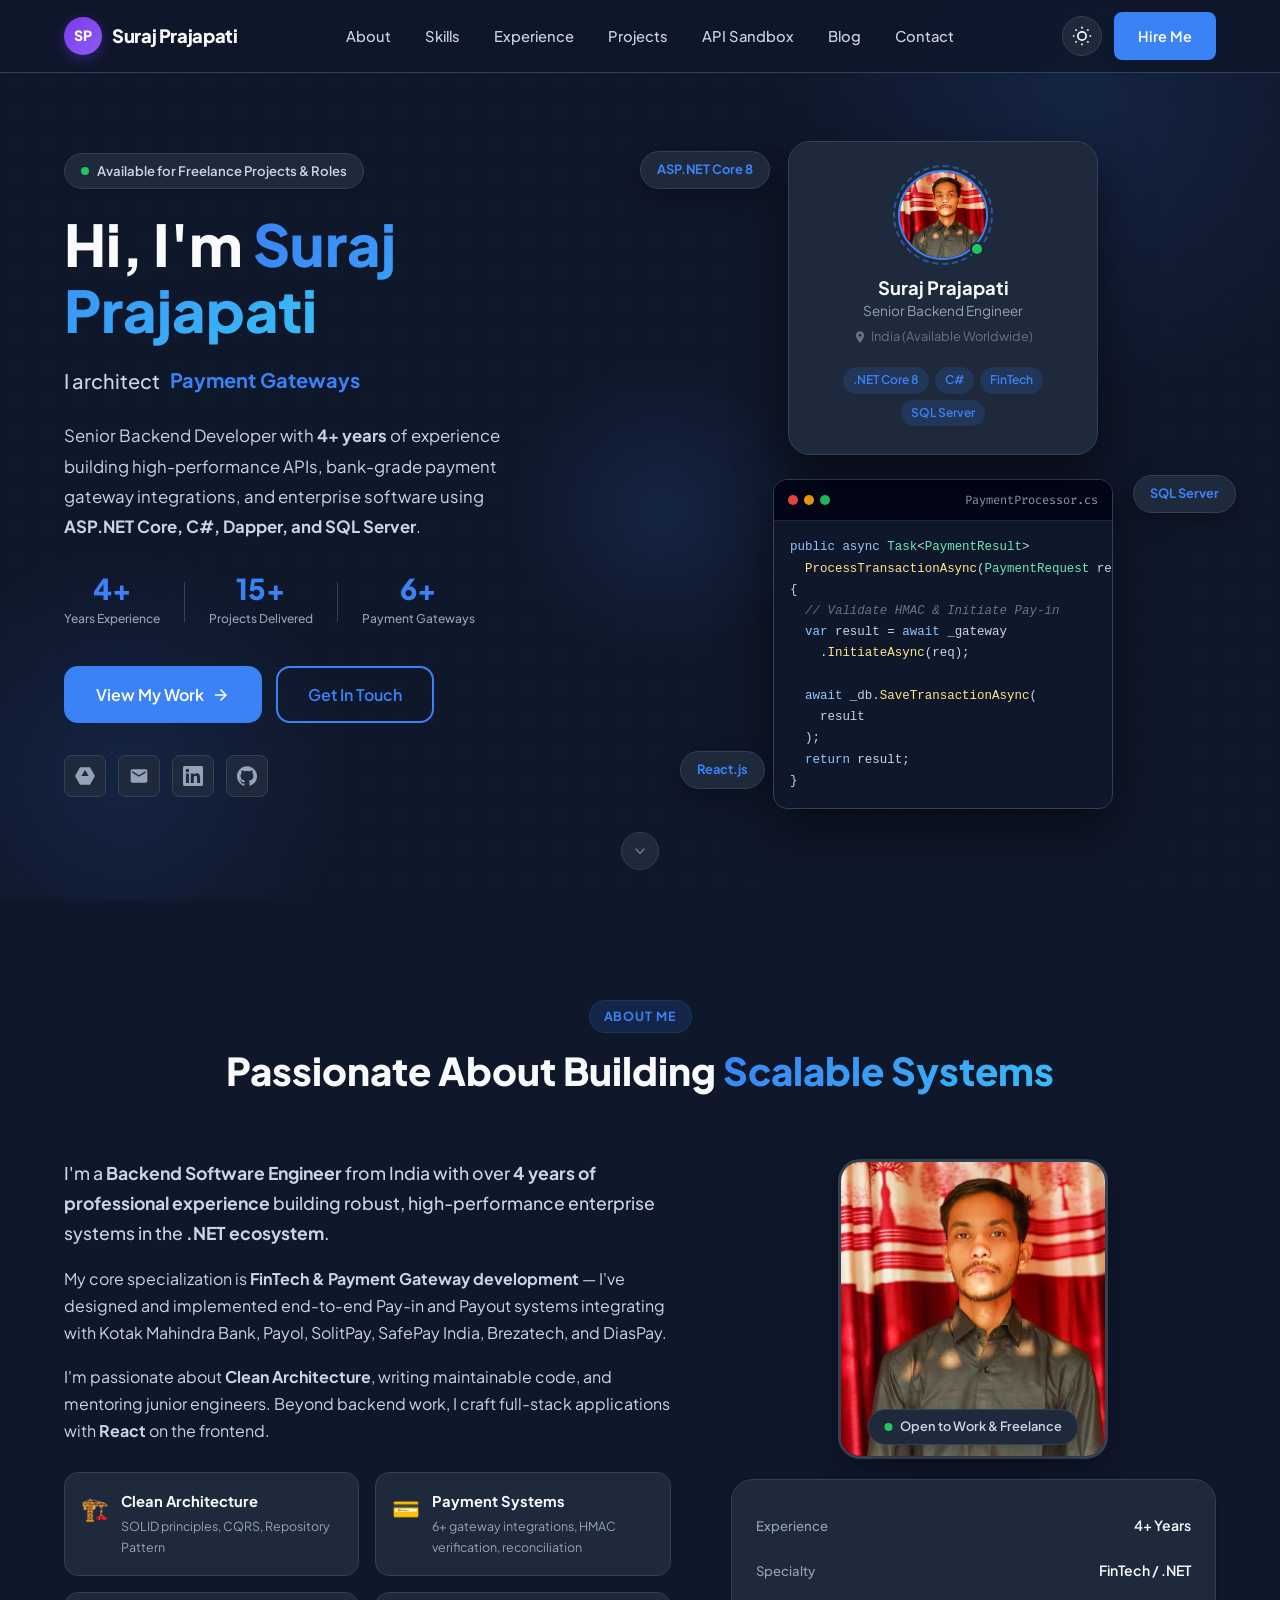
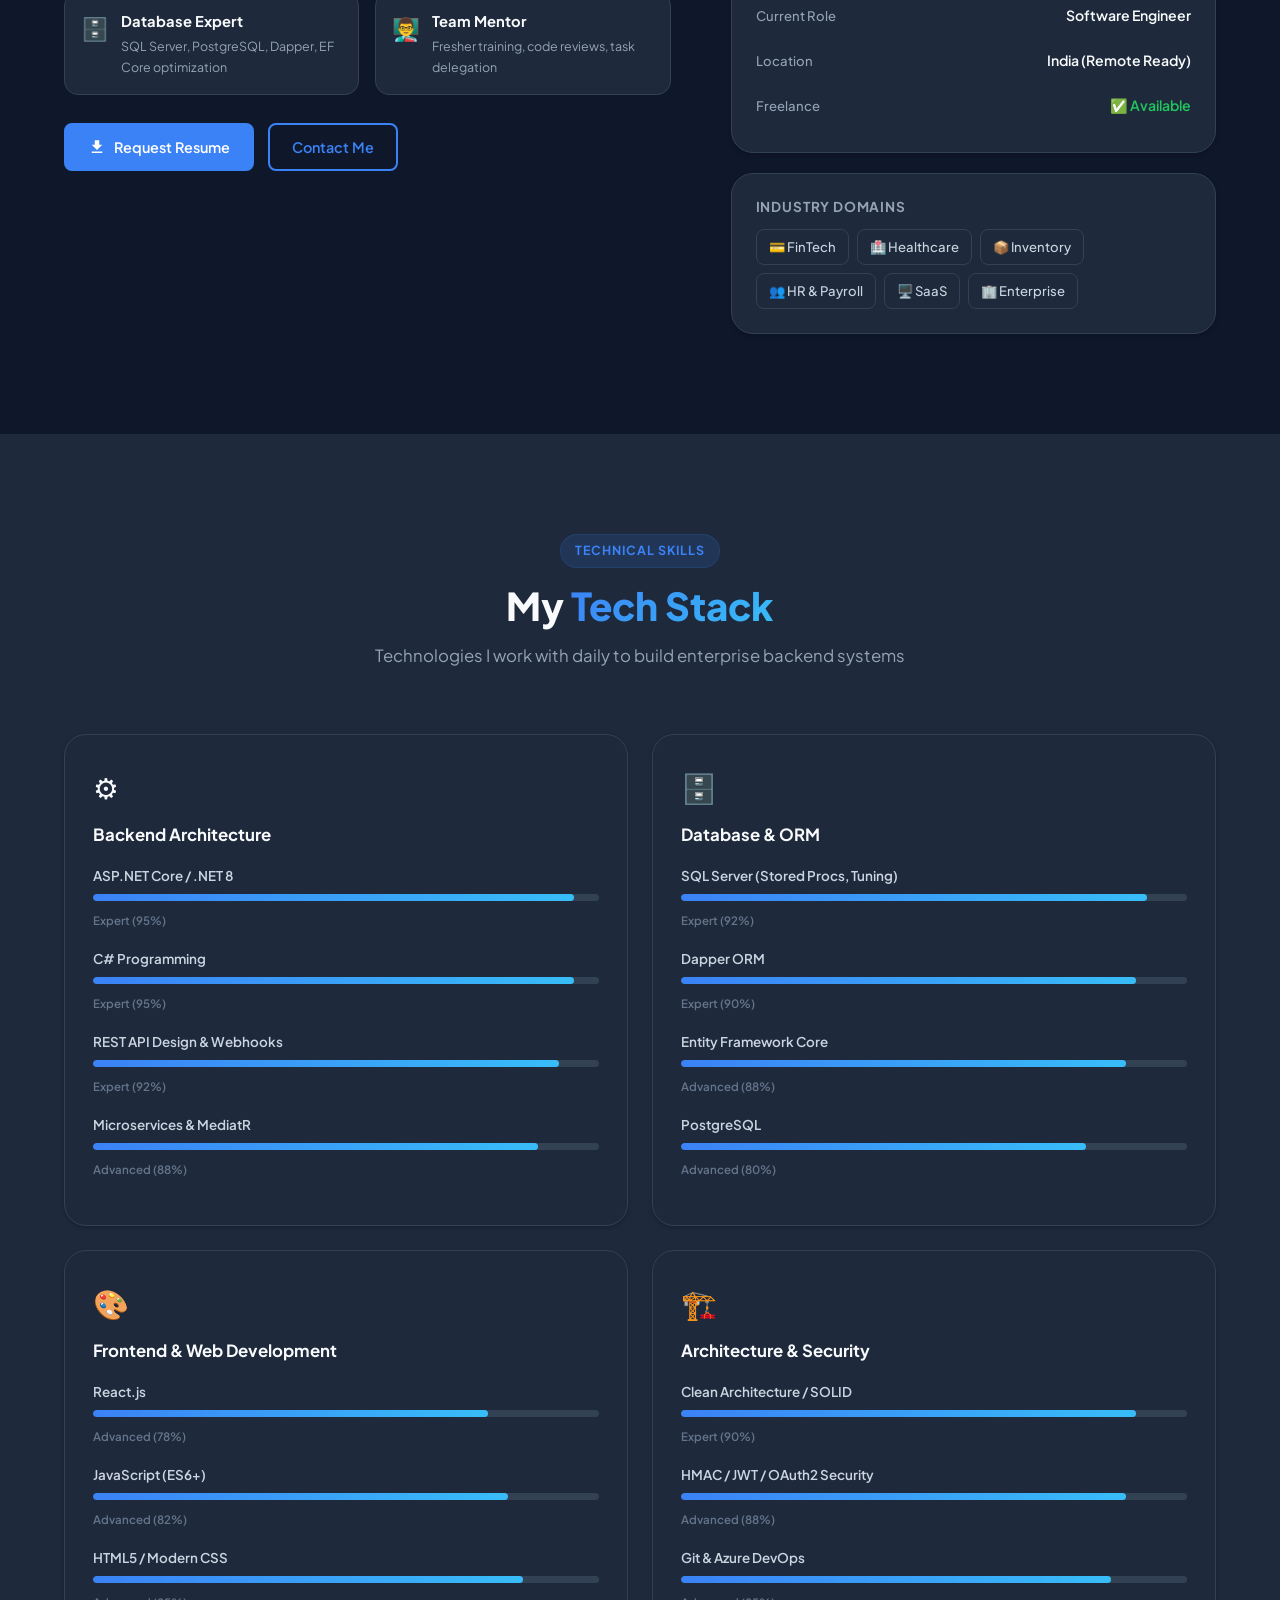
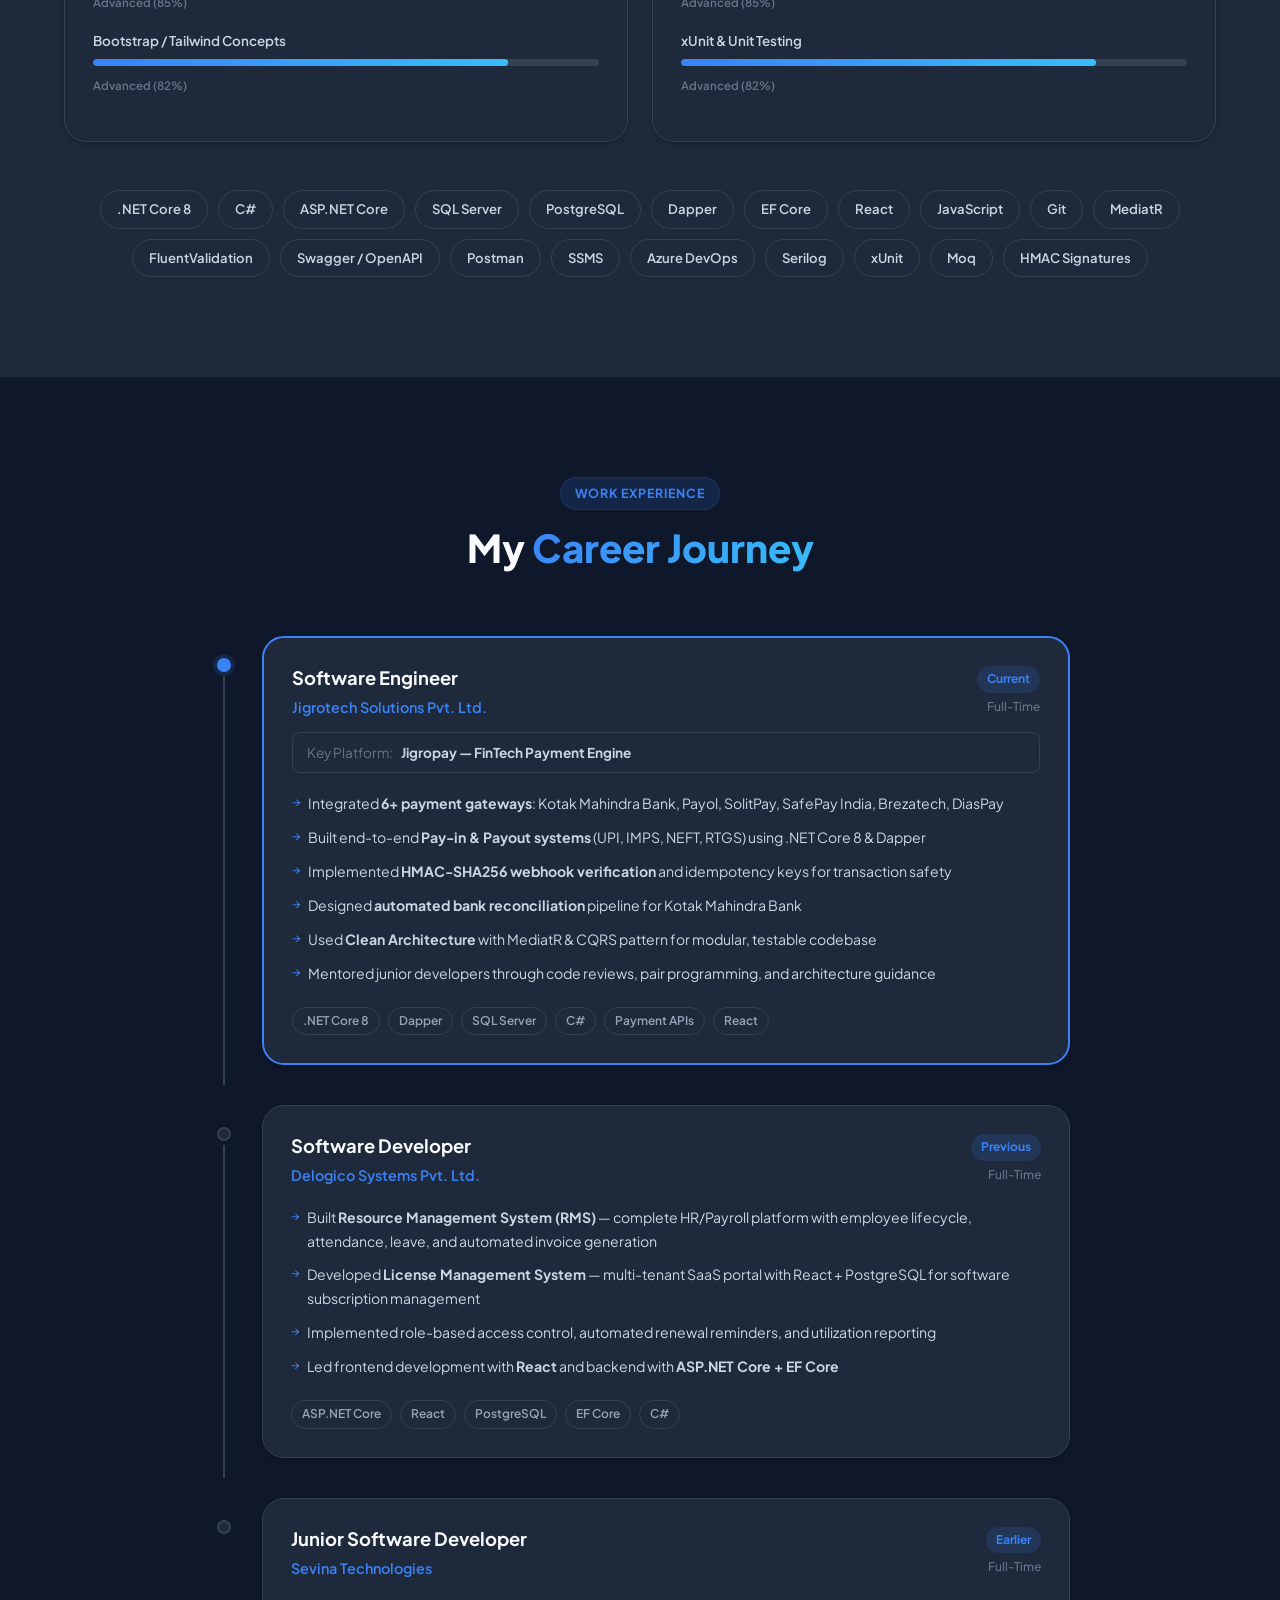
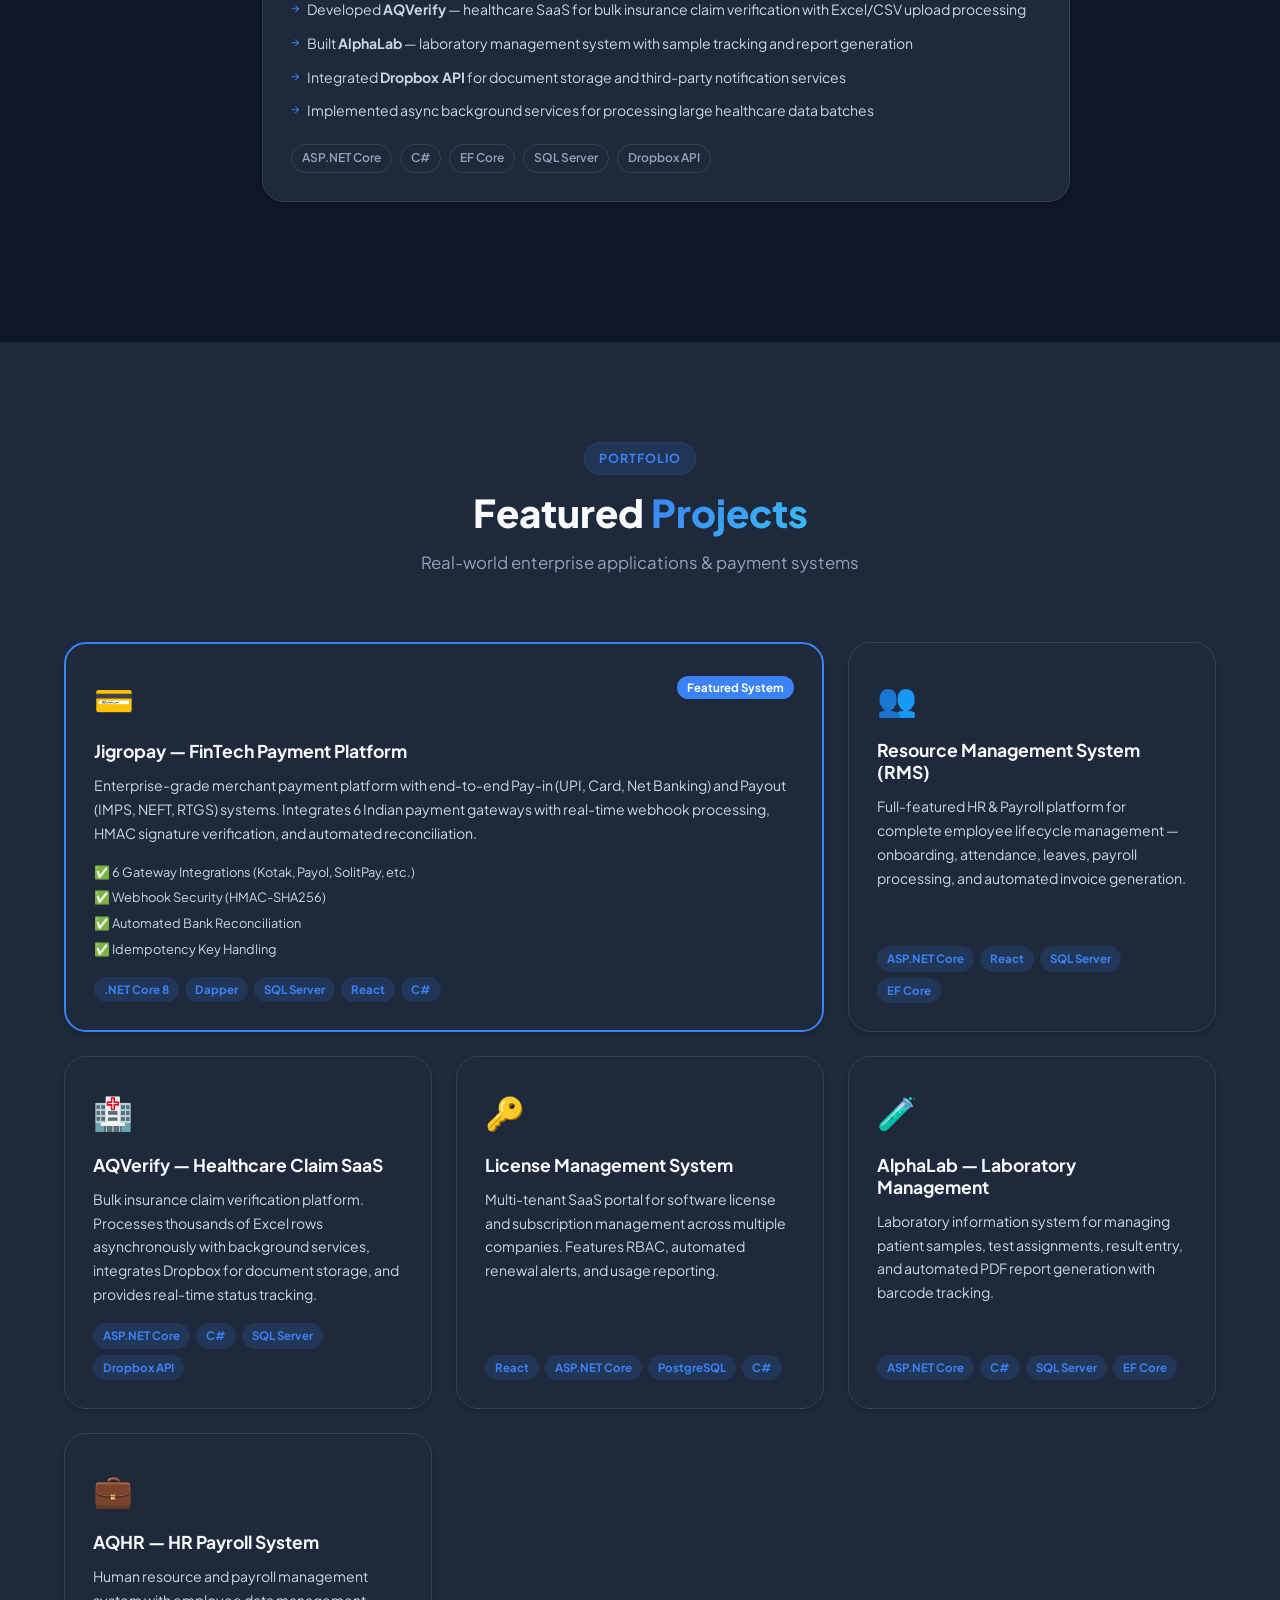
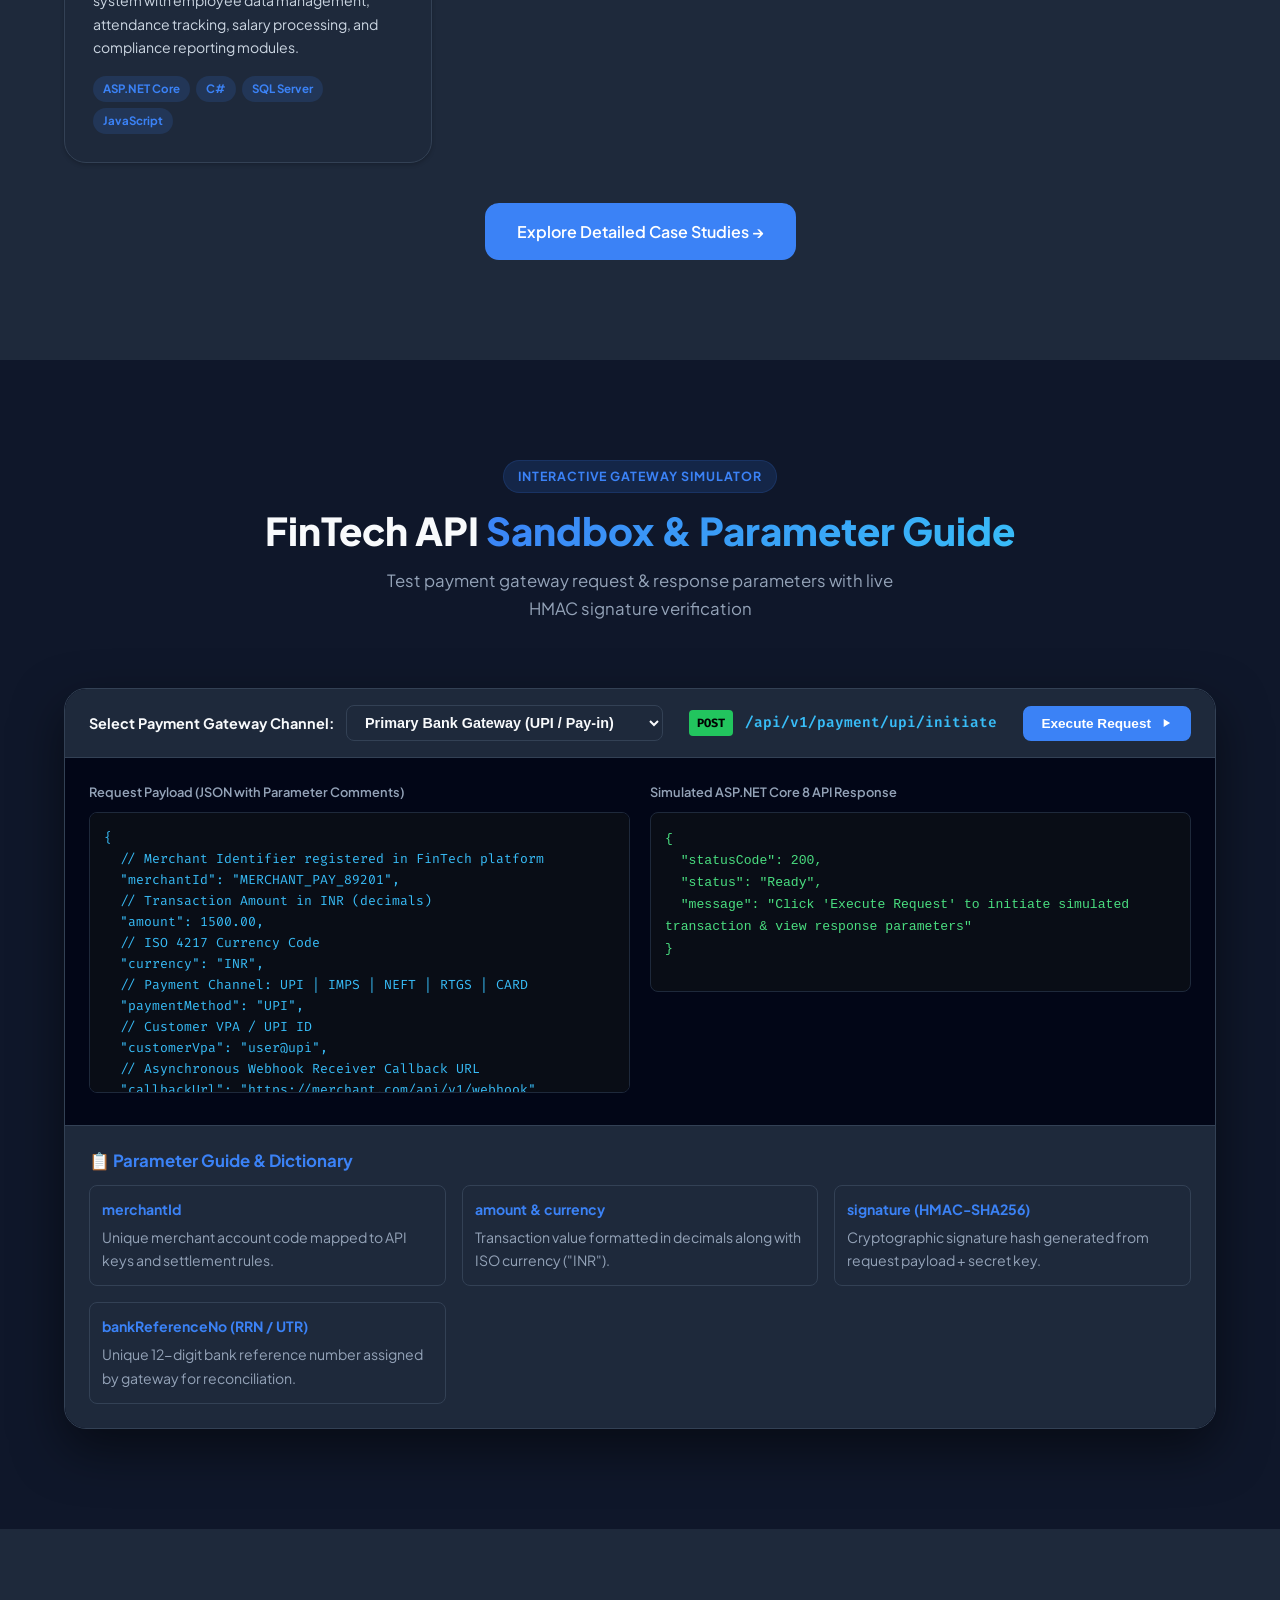
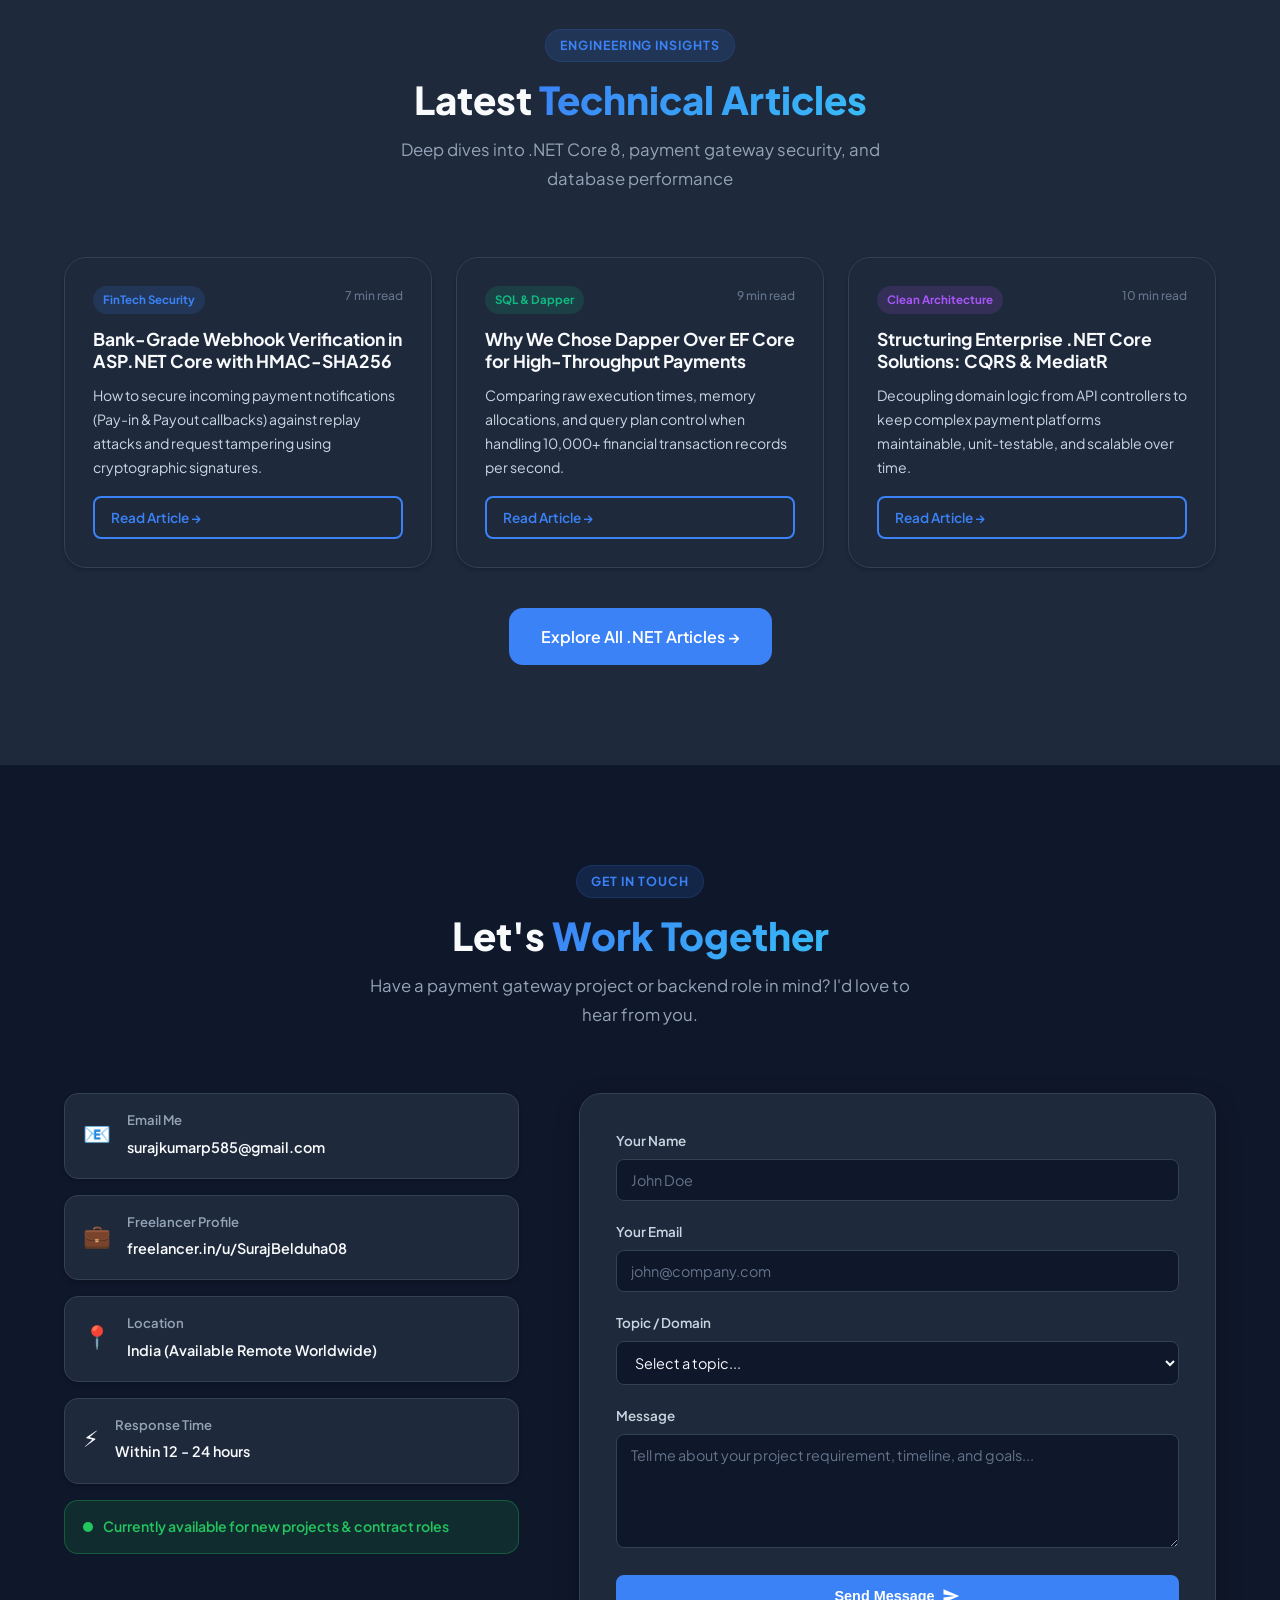
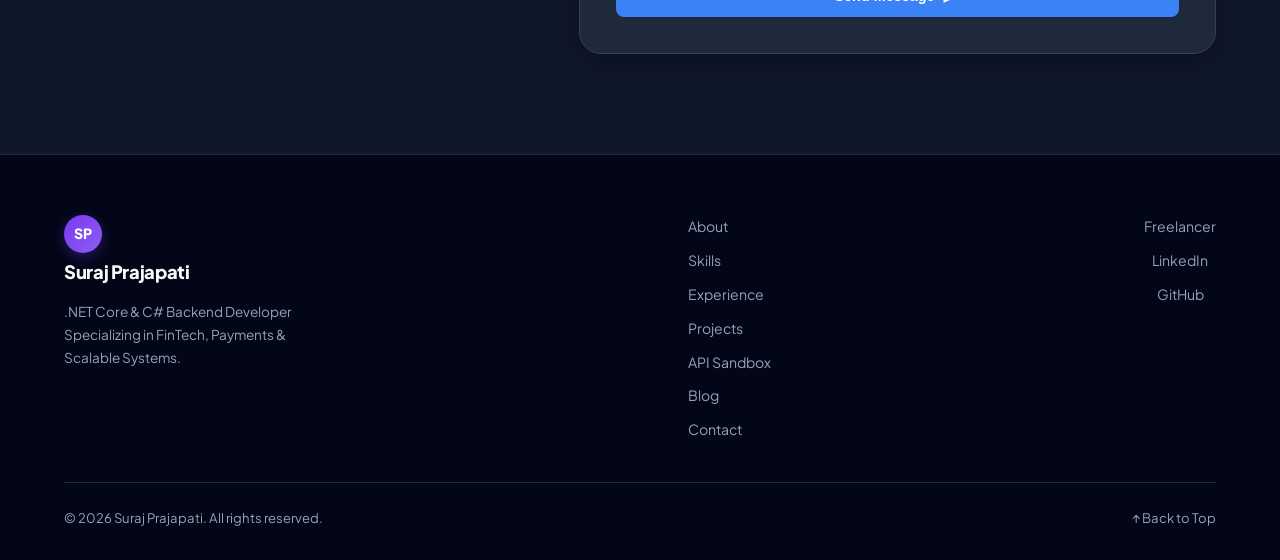
==== commit 093f3ca4: "Update portfolio website with projects and blog pages" ====
--- a/index.html
+++ b/index.html
@@ -20,13 +20,14 @@
   <nav class="navbar" id="navbar">
     <div class="nav-container">
       <a href="#hero" class="nav-logo">
-        <span class="logo-bracket">&lt;</span>SP<span class="logo-bracket">/&gt;</span>
+        <div class="logo-avatar">SP</div>
+        <span class="logo-name">Suraj Prajapati</span>
       </a>
       <ul class="nav-links" id="navLinks">
         <li><a href="#about" class="nav-link">About</a></li>
         <li><a href="#skills" class="nav-link">Skills</a></li>
         <li><a href="#experience" class="nav-link">Experience</a></li>
-        <li><a href="#projects" class="nav-link">Projects</a></li>
+        <li><a href="projects.html" class="nav-link">Projects</a></li>
         <li><a href="#playground" class="nav-link">API Sandbox</a></li>
         <li><a href="blog.html" class="nav-link">Blog</a></li>
         <li><a href="#contact" class="nav-link">Contact</a></li>
@@ -642,6 +643,9 @@
         </div>
 
       </div>
+      <div style="text-align:center; margin-top: 40px;">
+        <a href="projects.html" class="btn btn-primary btn-lg">Explore Detailed Case Studies →</a>
+      </div>
     </div>
   </section>
 
@@ -649,39 +653,80 @@
   <section class="section playground-section" id="playground">
     <div class="container">
       <div class="section-header">
-        <span class="section-tag">Interactive Feature</span>
-        <h2 class="section-title">Backend API <span class="highlight">Simulator</span></h2>
-        <p class="section-subtitle">Test Suraj's payment gateway request & signature generator live in your browser</p>
-      </div>
+        <span class="section-tag">Interactive Gateway Simulator</span>
+        <h2 class="section-title">FinTech API <span class="highlight">Sandbox & Parameter Guide</span></h2>
+        <p class="section-subtitle">Test payment gateway request & response parameters with live HMAC signature verification</p>
+      </div>
+
       <div class="api-sandbox-card">
-        <div class="sandbox-header">
+        <!-- SANDBOX GATEWAY SELECTOR BAR -->
+        <div style="display:flex; justify-content:space-between; align-items:center; flex-wrap:wrap; gap:16px; padding:16px 24px; background:var(--bg-alt); border-bottom:1px solid var(--border);">
+          <div style="display:flex; align-items:center; gap:12px;">
+            <label style="font-weight:700; font-size:.9rem; color:var(--text-dark);">Select Payment Gateway Channel:</label>
+            <select id="gatewaySelector" style="background:var(--bg-card); color:var(--text-dark); border:1px solid var(--border); padding:8px 14px; border-radius:var(--radius-sm); font-size:.9rem; font-weight:600;">
+              <option value="upipayin">Primary Bank Gateway (UPI / Pay-in)</option>
+              <option value="impspayout">Direct Payout Channel (IMPS / NEFT)</option>
+              <option value="cardcharge">Secure Card Gateway (3DS / Webhook)</option>
+            </select>
+          </div>
           <div class="sandbox-title">
             <span class="http-badge post">POST</span>
-            <span class="api-endpoint">/api/v1/payment/initiate</span>
+            <span class="api-endpoint" id="apiEndpointText">/api/v1/payment/upi/initiate</span>
           </div>
           <button class="btn btn-primary btn-sm" id="testApiBtn">
             <span>Execute Request</span>
             <svg width="14" height="14" viewBox="0 0 24 24" fill="currentColor"><path d="M8 5v14l11-7z"/></svg>
           </button>
         </div>
+
         <div class="sandbox-body">
           <div class="sandbox-col">
-            <label class="sandbox-label">Request Payload (JSON)</label>
-            <textarea id="apiPayload" class="code-input" rows="8">{
-  "merchantId": "MERCHANT_89201",
+            <label class="sandbox-label">Request Payload (JSON with Parameter Comments)</label>
+            <textarea id="apiPayload" class="code-input" rows="12">{
+  // Merchant Identifier registered in FinTech platform
+  "merchantId": "MERCHANT_PAY_89201",
+  // Transaction Amount in INR (decimals)
   "amount": 1500.00,
+  // ISO 4217 Currency Code
   "currency": "INR",
+  // Payment Channel: UPI | IMPS | NEFT | RTGS | CARD
   "paymentMethod": "UPI",
+  // Customer VPA / UPI ID
   "customerVpa": "user@upi",
-  "callbackUrl": "https://merchant.com/webhook"
+  // Asynchronous Webhook Receiver Callback URL
+  "callbackUrl": "https://merchant.com/api/v1/webhook"
 }</textarea>
           </div>
           <div class="sandbox-col">
-            <label class="sandbox-label">API Response (Simulated ASP.NET Core Output)</label>
+            <label class="sandbox-label">Simulated ASP.NET Core 8 API Response</label>
             <pre class="code-output" id="apiResponse"><code>{
+  "statusCode": 200,
   "status": "Ready",
-  "message": "Click 'Execute Request' to initiate simulated transaction"
+  "message": "Click 'Execute Request' to initiate simulated transaction & view response parameters"
 }</code></pre>
+          </div>
+        </div>
+
+        <!-- PARAMETER DICTIONARY & EXPLANATIONS -->
+        <div style="padding:24px; background:var(--bg-card); border-top:1px solid var(--border);">
+          <h4 style="margin-top:0; margin-bottom:14px; font-size:1.05rem; color:var(--primary);">📋 Parameter Guide & Dictionary</h4>
+          <div style="display:grid; grid-template-columns: repeat(auto-fit, minmax(280px, 1fr)); gap:16px; font-size:.88rem;">
+            <div style="padding:12px; background:var(--bg-alt); border:1px solid var(--border); border-radius:var(--radius-sm);">
+              <strong style="color:var(--primary);">merchantId</strong>
+              <p style="margin:4px 0 0 0; color:var(--text-light);">Unique merchant account code mapped to API keys and settlement rules.</p>
+            </div>
+            <div style="padding:12px; background:var(--bg-alt); border:1px solid var(--border); border-radius:var(--radius-sm);">
+              <strong style="color:var(--primary);">amount & currency</strong>
+              <p style="margin:4px 0 0 0; color:var(--text-light);">Transaction value formatted in decimals along with ISO currency ("INR").</p>
+            </div>
+            <div style="padding:12px; background:var(--bg-alt); border:1px solid var(--border); border-radius:var(--radius-sm);">
+              <strong style="color:var(--primary);">signature (HMAC-SHA256)</strong>
+              <p style="margin:4px 0 0 0; color:var(--text-light);">Cryptographic signature hash generated from request payload + secret key.</p>
+            </div>
+            <div style="padding:12px; background:var(--bg-alt); border:1px solid var(--border); border-radius:var(--radius-sm);">
+              <strong style="color:var(--primary);">bankReferenceNo (RRN / UTR)</strong>
+              <p style="margin:4px 0 0 0; color:var(--text-light);">Unique 12-digit bank reference number assigned by gateway for reconciliation.</p>
+            </div>
           </div>
         </div>
       </div>
@@ -822,7 +867,8 @@
       <div class="footer-content">
         <div class="footer-brand">
           <a href="#hero" class="nav-logo">
-            <span class="logo-bracket">&lt;</span>SP<span class="logo-bracket">/&gt;</span>
+            <div class="logo-avatar">SP</div>
+            <span class="logo-name">Suraj Prajapati</span>
           </a>
           <p>.NET Core & C# Backend Developer<br/>Specializing in FinTech, Payments & Scalable Systems.</p>
         </div>
@@ -842,7 +888,7 @@
         </div>
       </div>
       <div class="footer-bottom">
-        <p>© 2026 Suraj Prajapati. Crafted with HTML5, CSS3 & JavaScript.</p>
+        <p>© 2026 Suraj Prajapati. All rights reserved.</p>
         <a href="#hero" class="back-to-top" id="backToTop">↑ Back to Top</a>
       </div>
     </div>
--- a/style.css
+++ b/style.css
@@ -113,9 +113,19 @@
   height: 72px; display: flex; align-items: center; justify-content: space-between;
 }
 .nav-logo {
-  font-family: var(--font-code); font-size: 1.3rem; font-weight: 700; color: var(--primary);
-}
-.logo-bracket { color: var(--text-xlight); }
+  display: inline-flex; align-items: center; gap: 10px; text-decoration: none; transition: var(--transition);
+}
+.logo-avatar {
+  width: 38px; height: 38px; border-radius: 50%;
+  background: linear-gradient(135deg, #7c3aed, #8b5cf6); color: #ffffff;
+  font-family: var(--font-main); font-size: .88rem; font-weight: 800;
+  display: flex; align-items: center; justify-content: center;
+  box-shadow: 0 4px 14px rgba(124, 58, 237, 0.35); flex-shrink: 0;
+}
+.logo-name {
+  font-family: var(--font-main); font-size: 1.15rem; font-weight: 800; color: var(--text-dark); letter-spacing: -0.02em;
+}
+.nav-logo:hover { transform: translateY(-1px); }
 .nav-links { display: flex; gap: 6px; }
 .nav-link {
   color: var(--text-med); font-size: .92rem; font-weight: 500;
@@ -123,6 +133,14 @@
 }
 .nav-link:hover, .nav-link.active { color: var(--primary); background: var(--primary-light); }
 .nav-actions { display: flex; align-items: center; gap: 12px; }
+.lang-converter { display: flex; align-items: center; gap: 6px; }
+.goog-te-gadget-simple {
+  background-color: var(--bg-card) !important; border: 1px solid var(--border) !important;
+  padding: 4px 8px !important; border-radius: var(--radius-sm) !important;
+  font-size: .8rem !important; color: var(--text-dark) !important;
+}
+.goog-te-gadget-simple img { display: none !important; }
+.goog-te-menu-value span { color: var(--text-dark) !important; font-weight: 600 !important; }
 .theme-toggle {
   background: var(--bg-card); border: 1px solid var(--border);
   color: var(--text-dark); width: 40px; height: 40px; border-radius: 50%;
@@ -543,6 +561,7 @@
 .blog-badge.database { background: rgba(16, 185, 129, 0.15); color: #10b981; }
 .blog-badge.architecture { background: rgba(168, 85, 247, 0.15); color: #a855f7; }
 .blog-badge.netcore { background: rgba(245, 158, 11, 0.15); color: #f59e0b; }
+.blog-badge.patterns { background: rgba(236, 72, 153, 0.15); color: #ec4899; }
 
 .blog-read-time { font-size: .75rem; color: var(--text-xlight); font-weight: 500; }
 .blog-card-title { font-size: 1.15rem; font-weight: 700; margin-bottom: 12px; line-height: 1.4; color: var(--text-dark); }
@@ -572,9 +591,43 @@
   font-size: 1.8rem; color: var(--text-xlight); cursor: pointer; transition: var(--transition);
 }
 .blog-modal-close:hover { color: var(--primary); }
-.blog-article-body h2 { font-size: 1.6rem; margin-bottom: 12px; }
+.blog-article-body h2 { font-size: 1.6rem; margin: 32px 0 14px 0; font-weight: 800; color: var(--text-dark); }
+.blog-article-body h3 { font-size: 1.35rem; margin: 28px 0 12px 0; font-weight: 800; color: var(--text-dark); border-left: 4px solid var(--primary); padding-left: 12px; line-height: 1.35; }
 .blog-article-body p { margin-bottom: 16px; color: var(--text-med); font-size: 1rem; line-height: 1.8; }
 .blog-article-body pre { background: #090d16; border: 1px solid var(--border); border-radius: var(--radius-sm); padding: 16px; font-family: var(--font-code); font-size: .85rem; color: #38bdf8; margin: 20px 0; overflow-x: auto; }
+
+/* 2-Column Documentation & Sidebar Layout (Yogesh Hadiya Style) */
+.blog-breadcrumb {
+  font-size: .85rem; color: var(--text-xlight); margin-bottom: 16px; display: flex; align-items: center; gap: 8px;
+}
+.blog-breadcrumb a { color: var(--text-light); text-decoration: none; transition: var(--transition); }
+.blog-breadcrumb a:hover { color: var(--primary); }
+
+.blog-hashtag-pills { display: flex; flex-wrap: wrap; gap: 8px; margin: 18px 0 28px 0; }
+.hashtag-pill {
+  font-size: .78rem; font-weight: 600; color: #a855f7; background: rgba(168, 85, 247, 0.12);
+  padding: 4px 12px; border-radius: 100px; border: 1px solid rgba(168, 85, 247, 0.2);
+}
+
+.blog-layout-2col {
+  display: grid; grid-template-columns: 1fr 290px; gap: 36px; align-items: start;
+}
+
+.on-this-page-card {
+  position: sticky; top: 100px; background: var(--bg-card); border: 1px solid var(--border);
+  border-radius: var(--radius-md); padding: 22px; box-shadow: var(--shadow-sm);
+}
+.on-this-page-title {
+  font-size: .85rem; font-weight: 800; letter-spacing: 1.5px; text-transform: uppercase;
+  color: var(--text-xlight); margin-bottom: 16px; border-bottom: 1px solid var(--border); padding-bottom: 8px;
+}
+.on-this-page-list { list-style: none; padding: 0; margin: 0; display: flex; flex-direction: column; gap: 10px; }
+.on-this-page-list li a {
+  font-size: .88rem; color: var(--text-light); text-decoration: none; transition: var(--transition); line-height: 1.4; display: block;
+}
+.on-this-page-list li a:hover, .on-this-page-list li a.active {
+  color: var(--primary); font-weight: 600; transform: translateX(3px);
+}
 
 /* =============================================
    RESPONSIVE
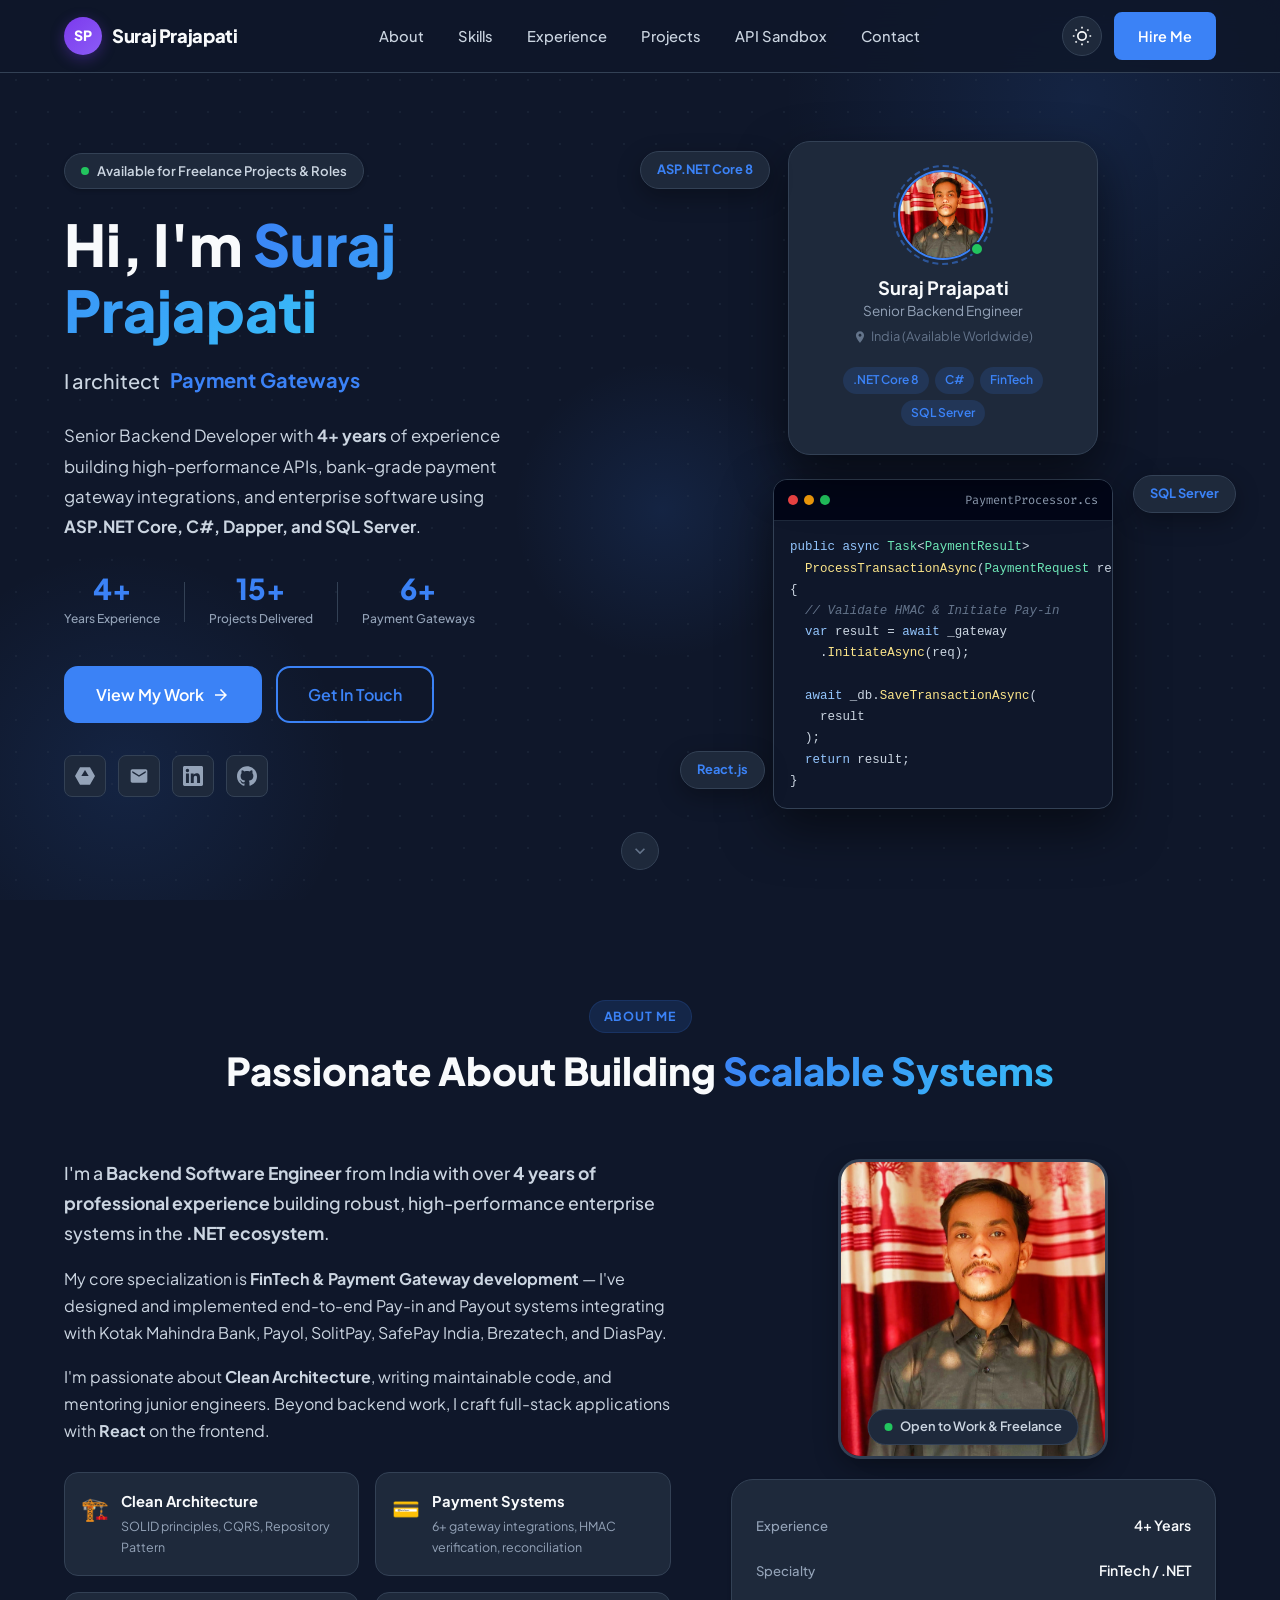
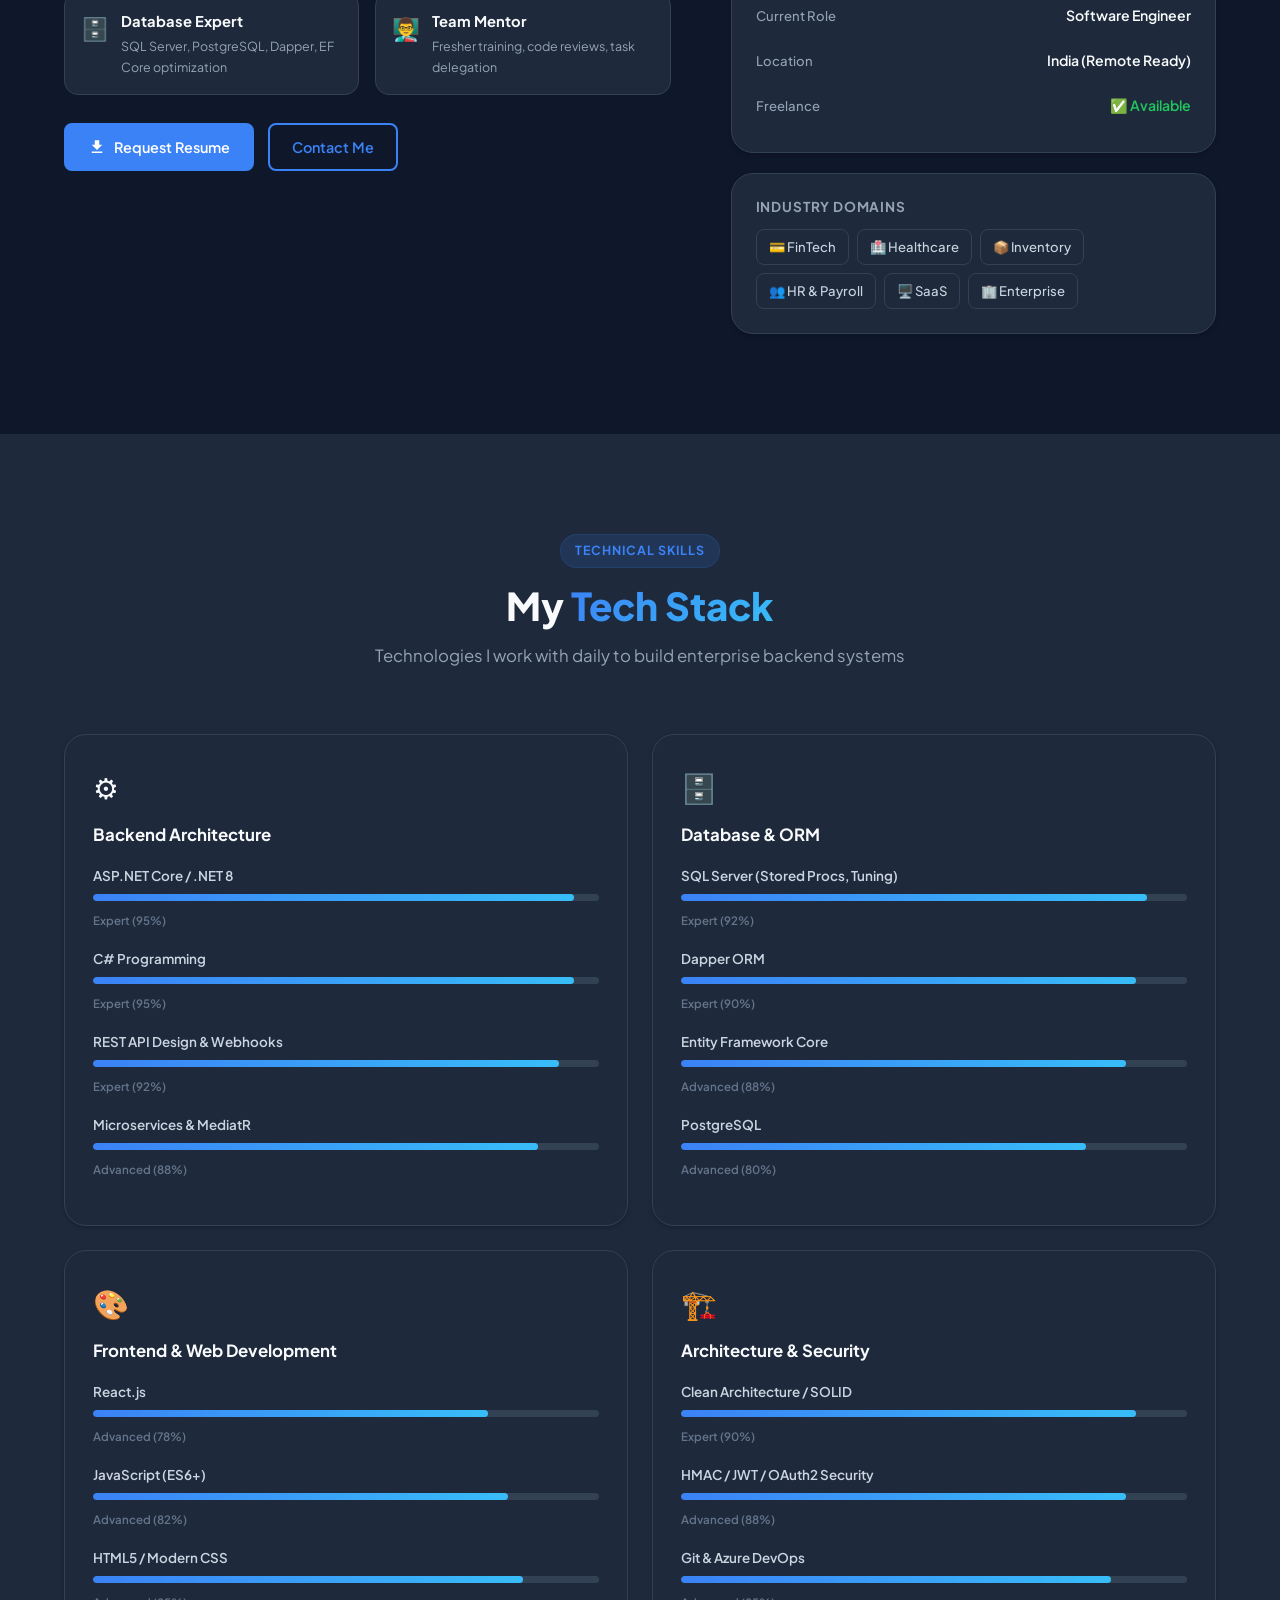
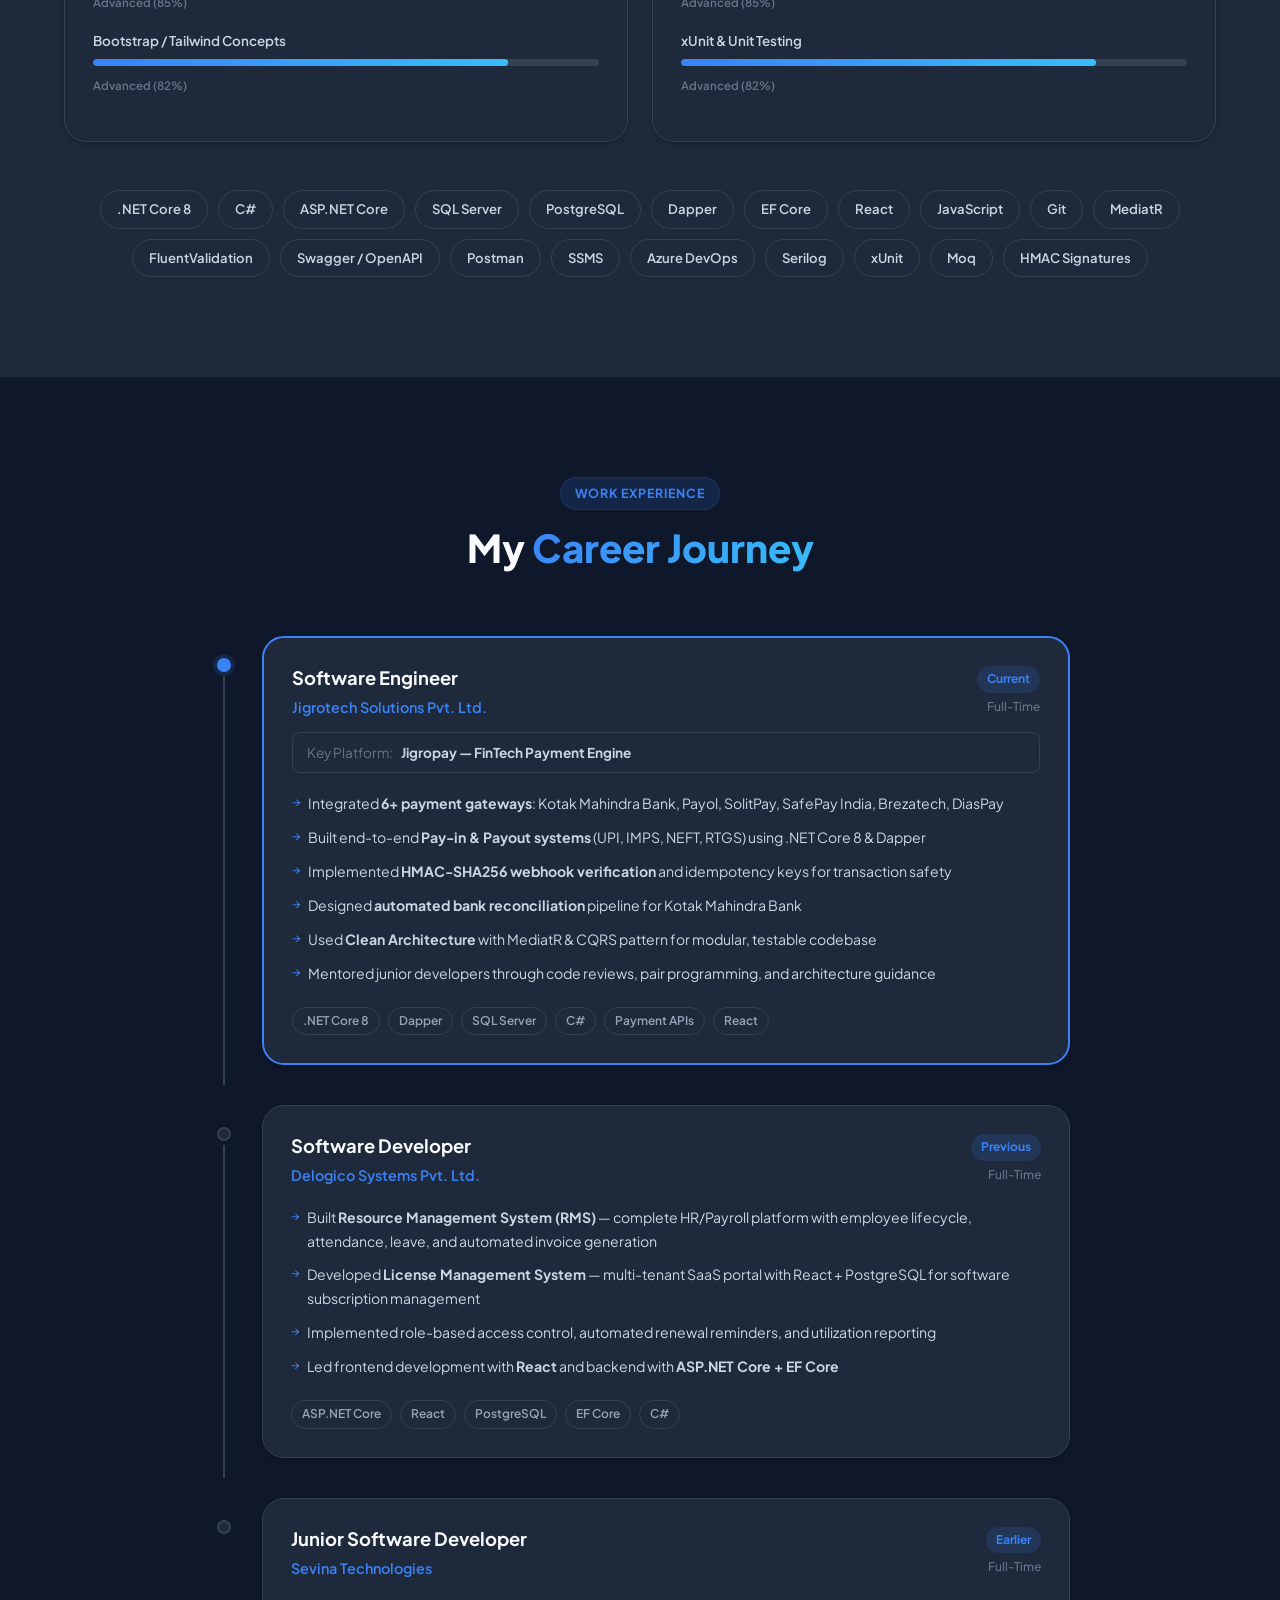
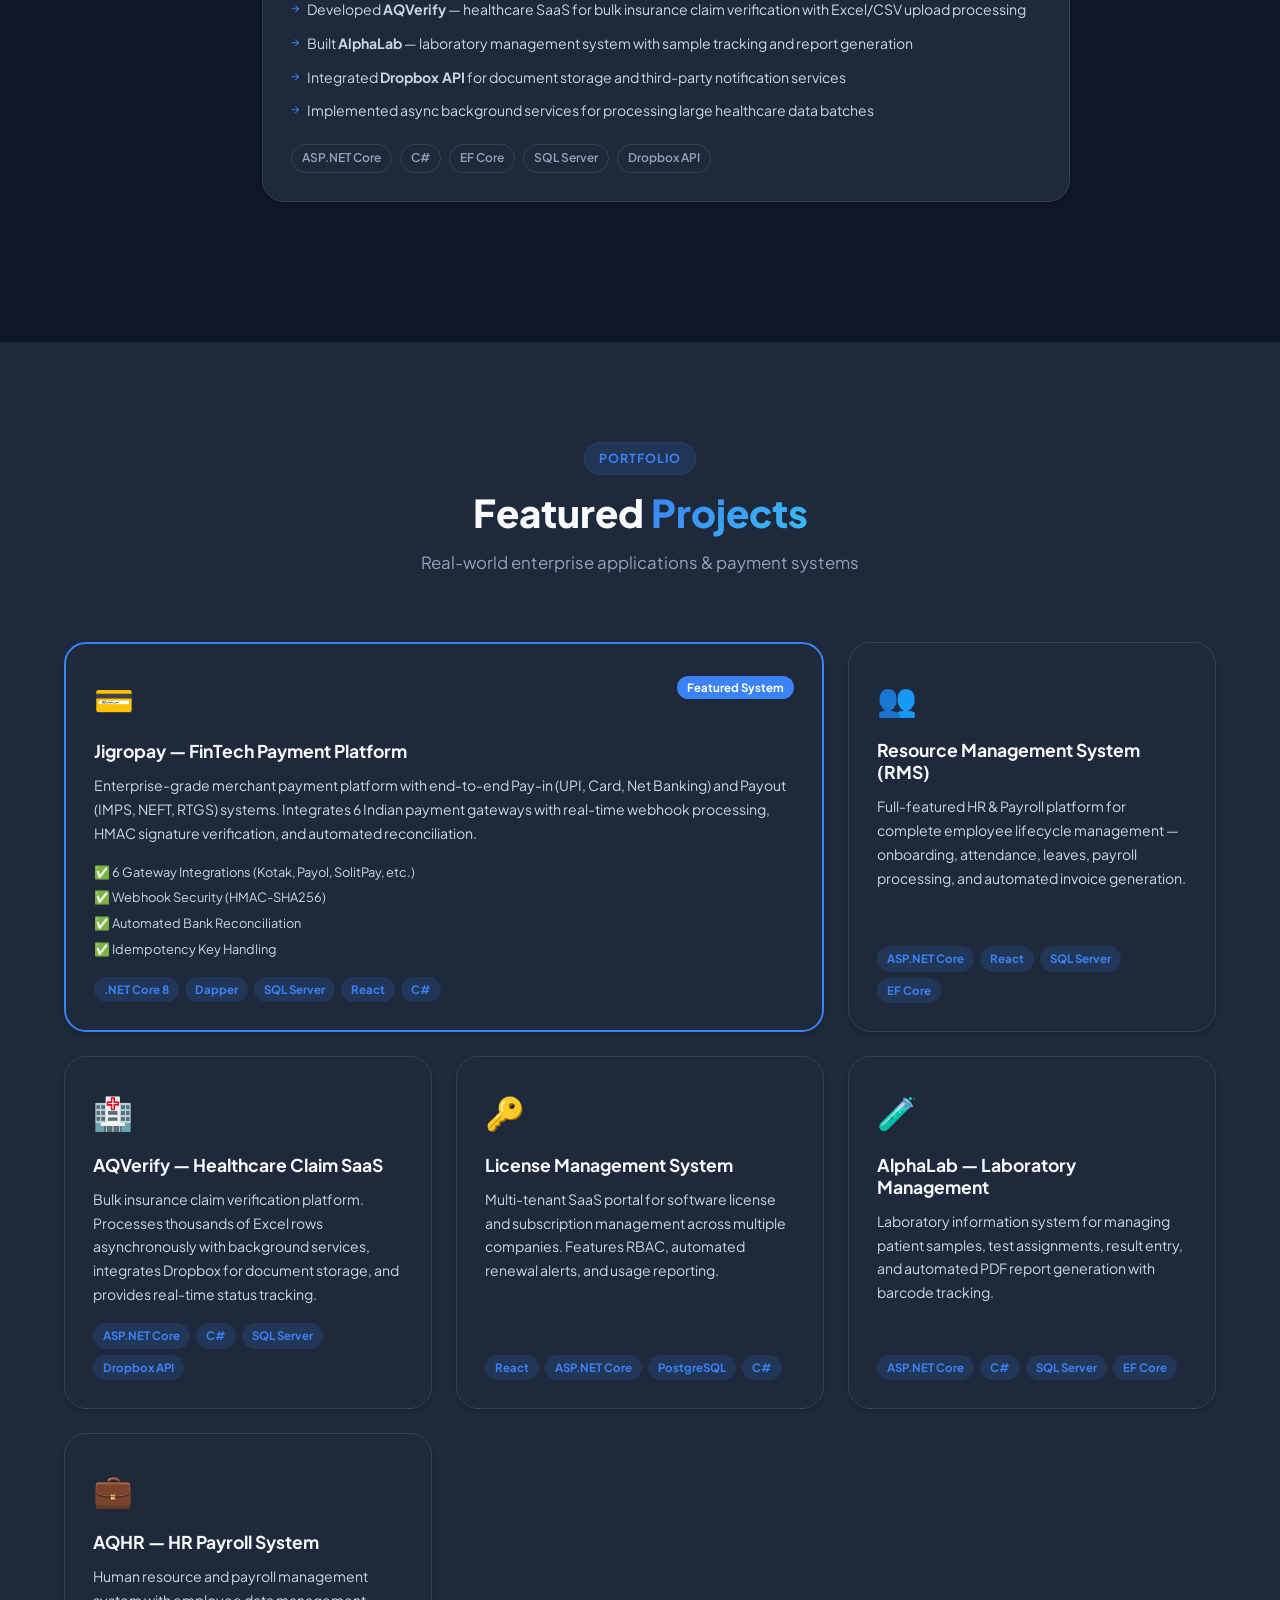
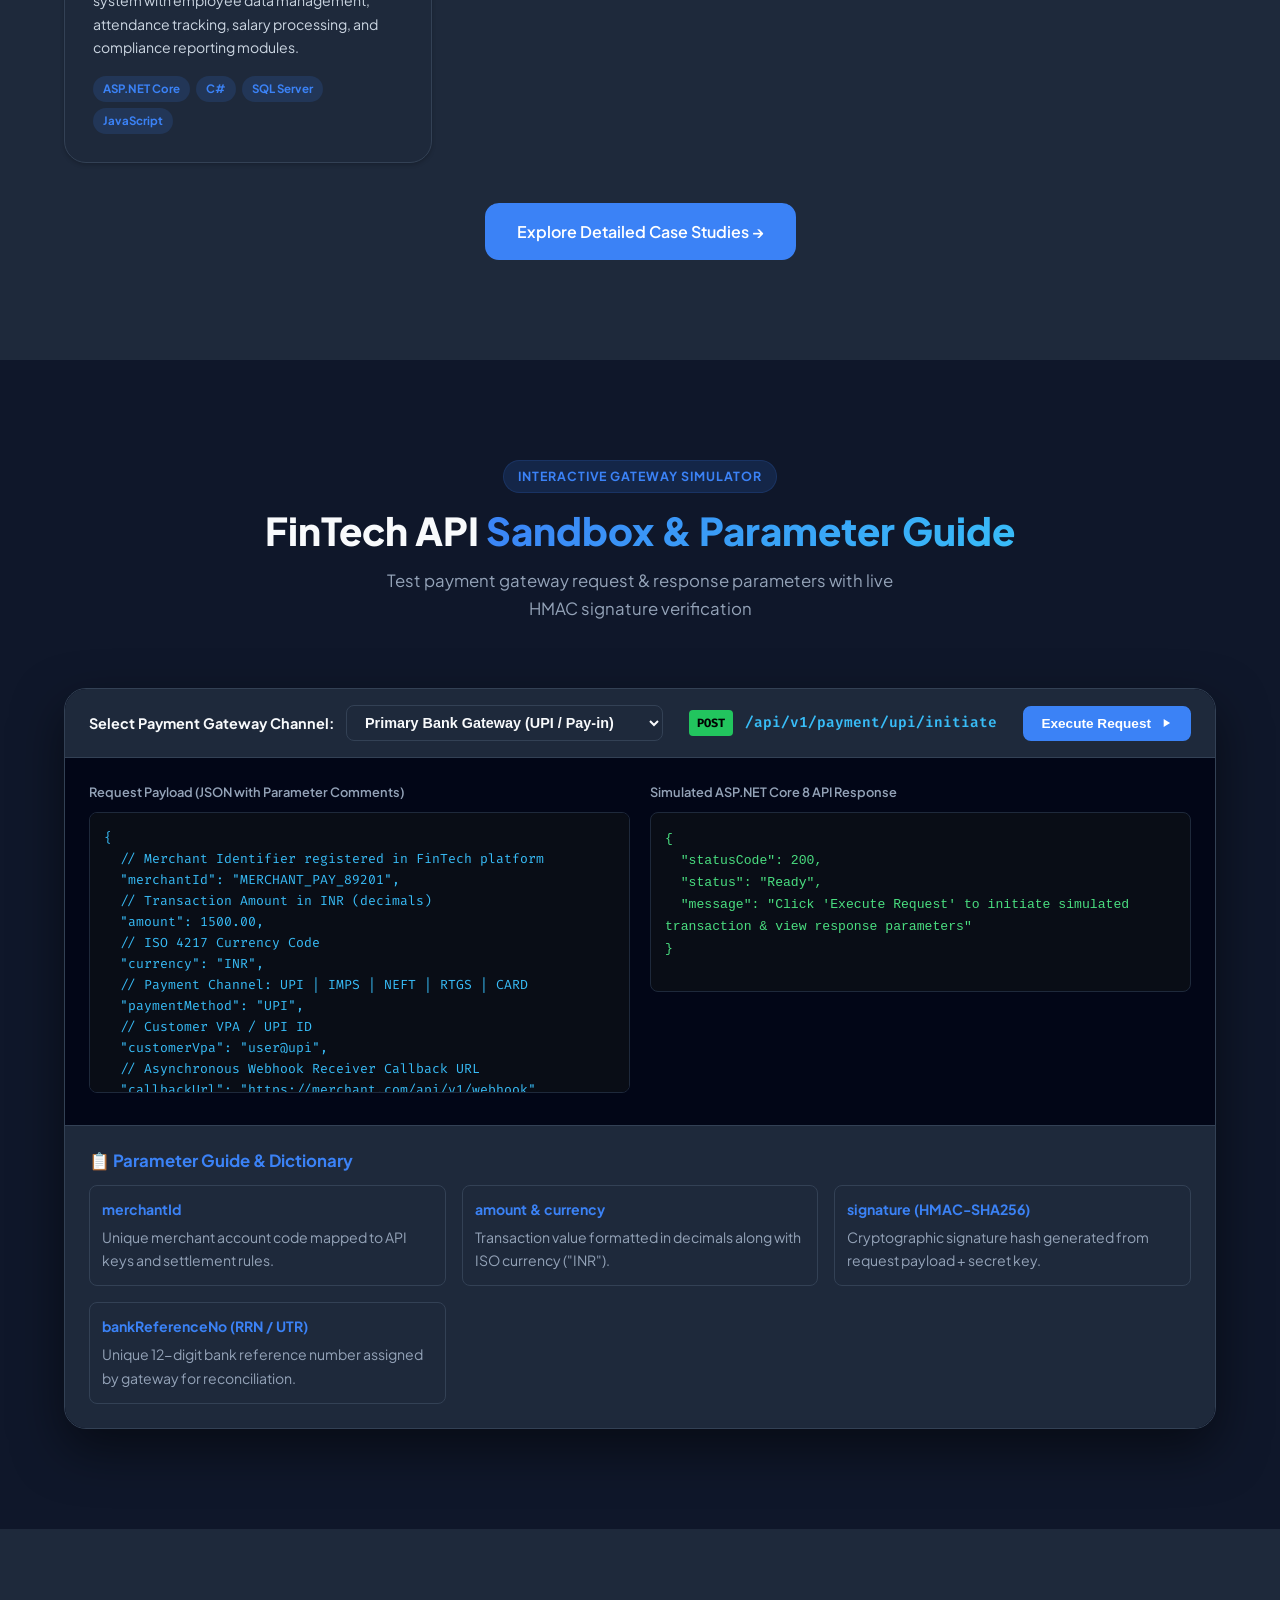
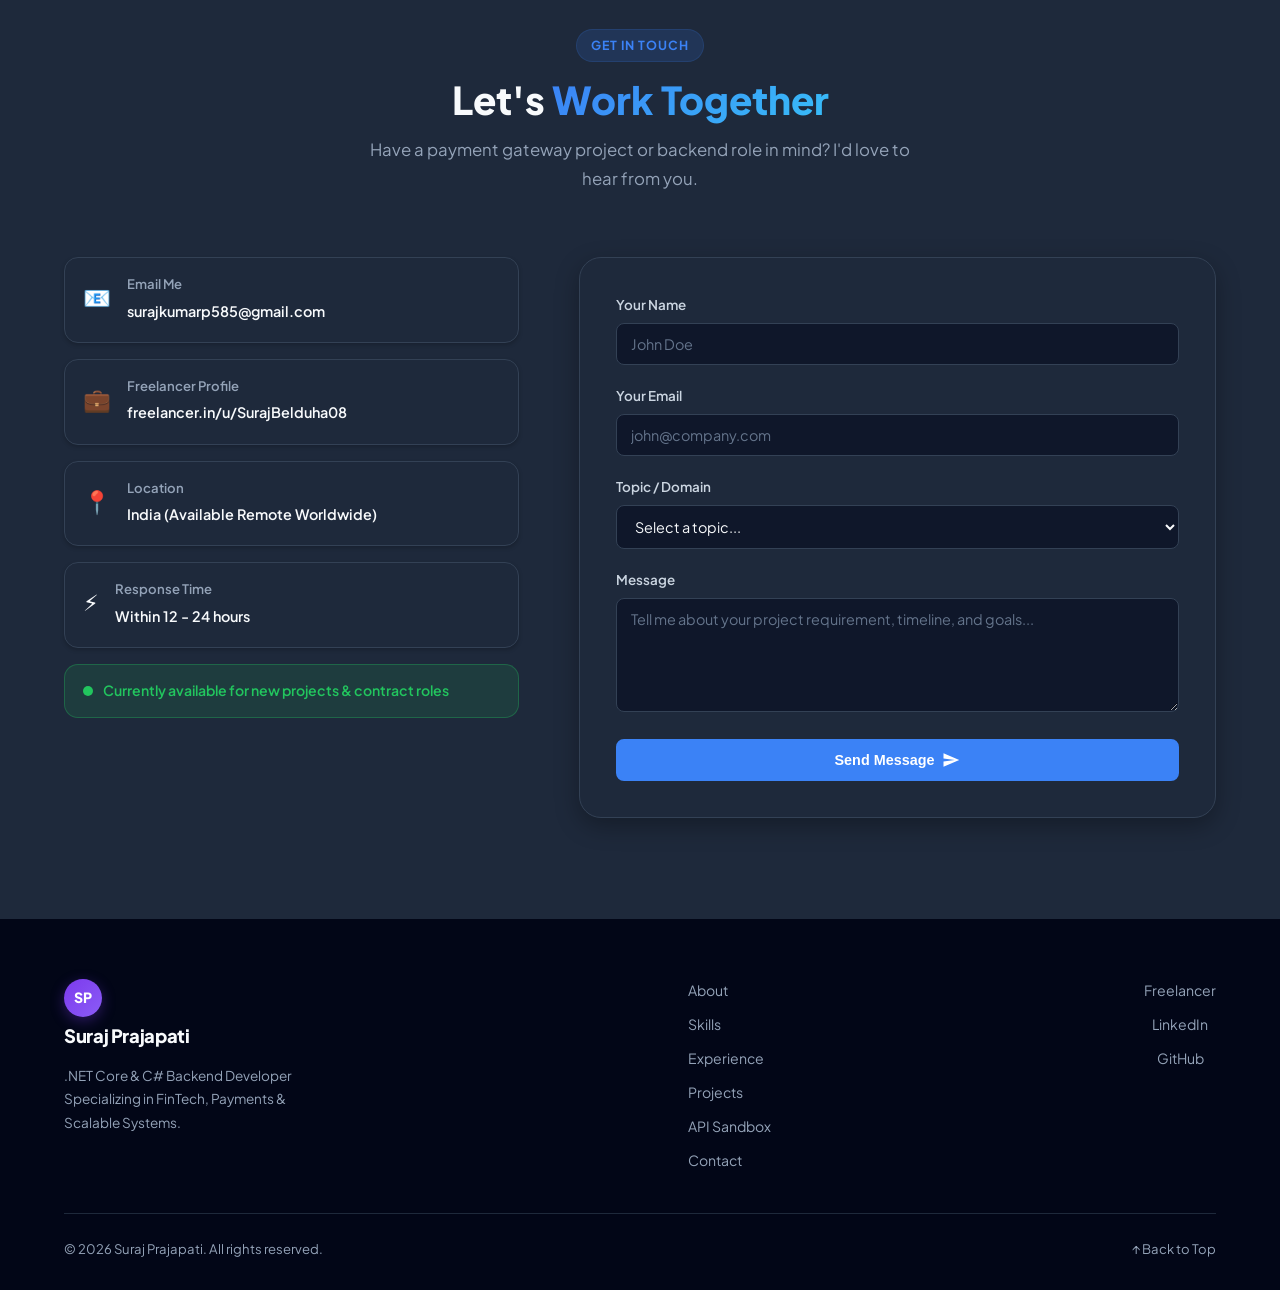
==== commit 90c69689: "Comment some code" ====
--- a/index.html
+++ b/index.html
@@ -29,7 +29,7 @@
         <li><a href="#experience" class="nav-link">Experience</a></li>
         <li><a href="projects.html" class="nav-link">Projects</a></li>
         <li><a href="#playground" class="nav-link">API Sandbox</a></li>
-        <li><a href="blog.html" class="nav-link">Blog</a></li>
+        <!-- <li><a href="blog.html" class="nav-link">Blog</a></li> -->
         <li><a href="#contact" class="nav-link">Contact</a></li>
       </ul>
       <div class="nav-actions">
@@ -734,7 +734,7 @@
   </section>
 
   <!-- ===== FEATURED BLOG PREVIEW SECTION ===== -->
-  <section class="section blog-preview-section" id="blog-preview">
+  <!-- <section class="section blog-preview-section" id="blog-preview">
     <div class="container">
       <div class="section-header">
         <span class="section-tag">Engineering Insights</span>
@@ -780,7 +780,7 @@
         <a href="blog.html" class="btn btn-primary btn-lg">Explore All .NET Articles →</a>
       </div>
     </div>
-  </section>
+  </section> -->
 
   <!-- ===== CONTACT SECTION ===== -->
   <section class="section contact-section" id="contact">
@@ -878,7 +878,7 @@
           <a href="#experience">Experience</a>
           <a href="#projects">Projects</a>
           <a href="#playground">API Sandbox</a>
-          <a href="blog.html">Blog</a>
+          <!-- <a href="blog.html">Blog</a> -->
           <a href="#contact">Contact</a>
         </div>
         <div class="footer-socials">
